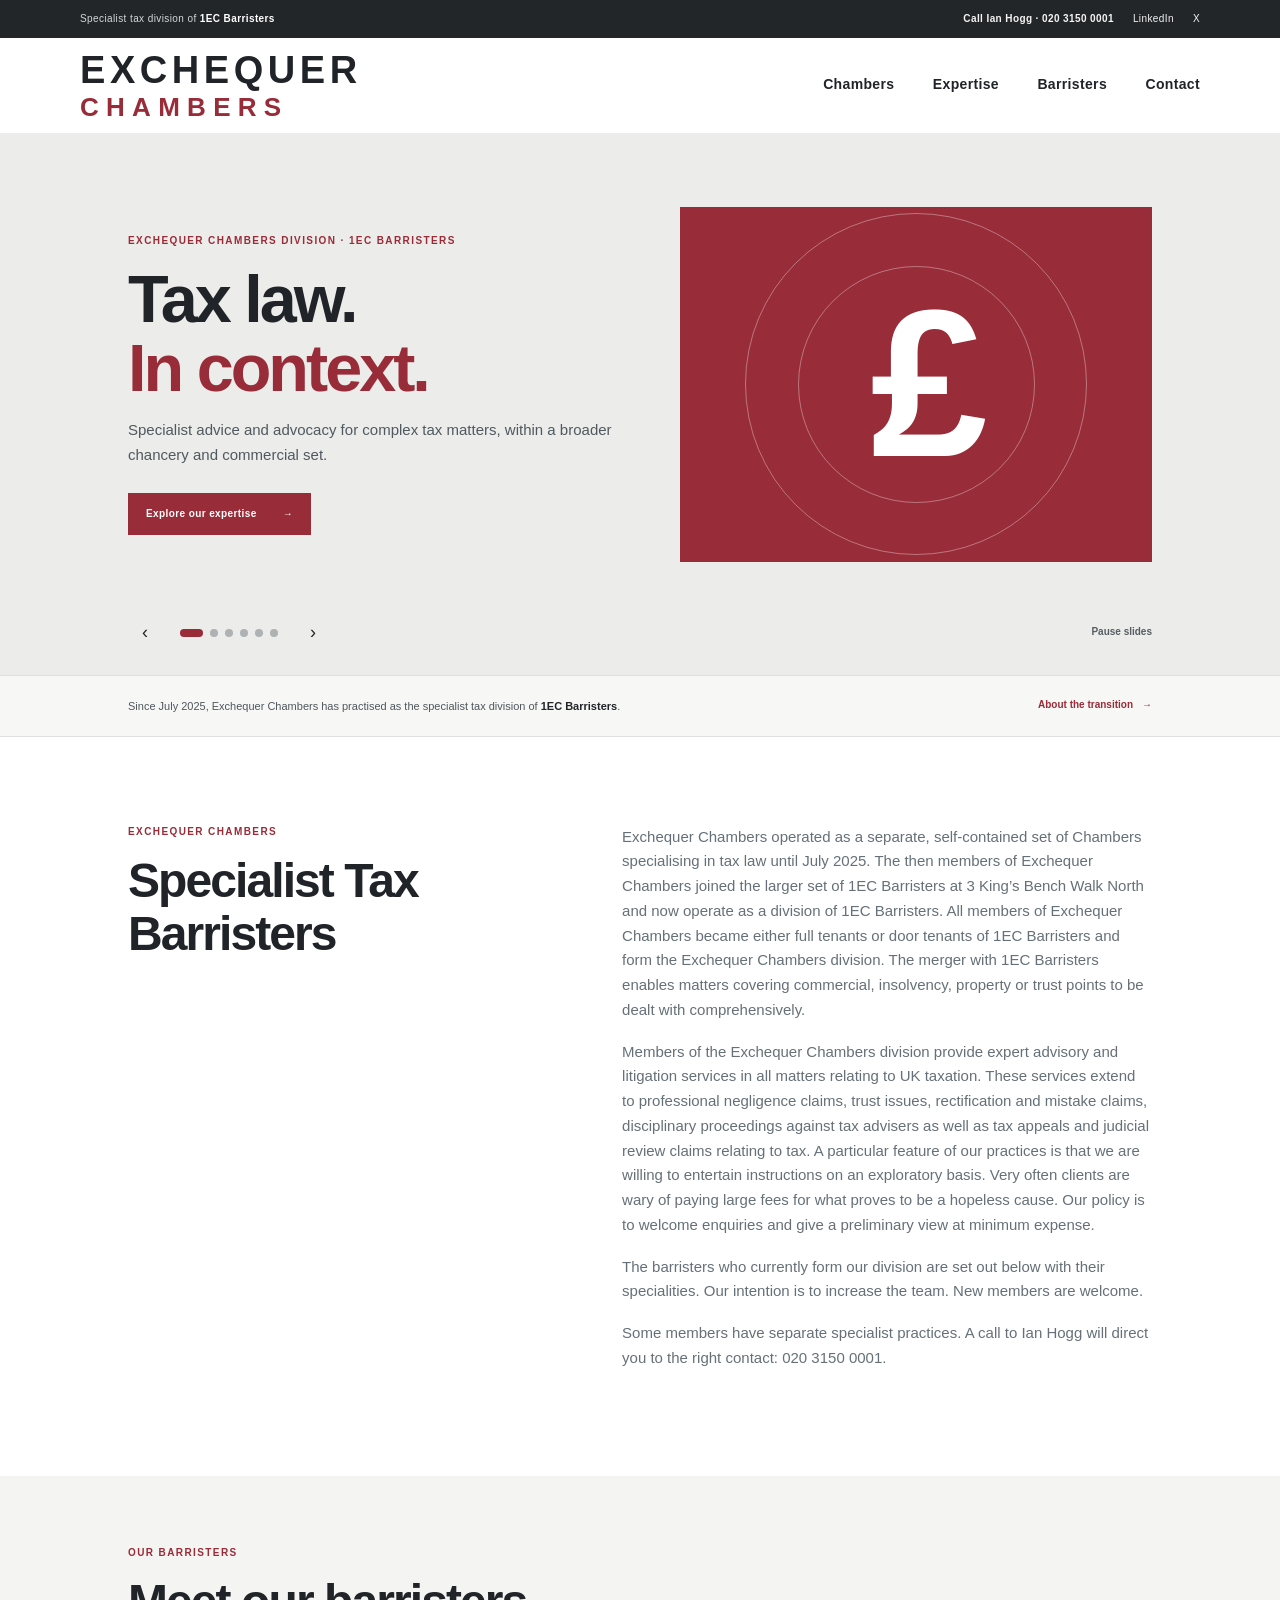
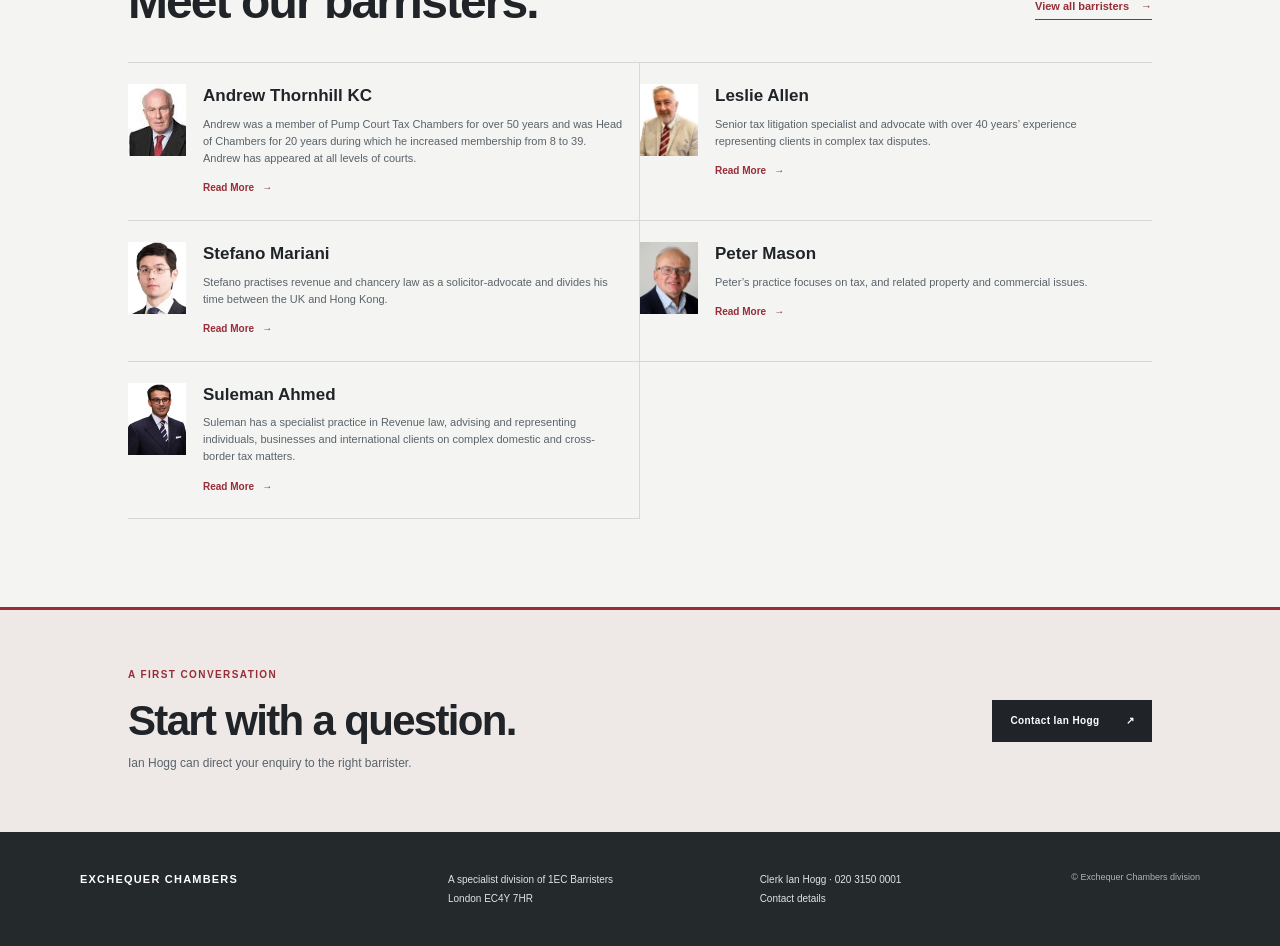
==== index.html @ 365a81d7 "carousel move order" ====
<!doctype html>
<html lang="en-GB">
<head>
  <meta charset="utf-8">
  <meta name="viewport" content="width=device-width, initial-scale=1">
  <meta name="description" content="Exchequer Chambers is the specialist tax division of 1EC Barristers, offering tax advice and advocacy in UK and international matters.">
  <meta property="og:type" content="website">
  <meta property="og:locale" content="en_GB">
  <meta property="og:site_name" content="Exchequer Chambers">
  <meta property="og:title" content="Exchequer Chambers | UK Tax Advice and Barristers">
  <meta property="og:description" content="Specialist tax advice and advocacy in UK and international matters, as a division of 1EC Barristers.">
  <meta name="twitter:card" content="summary">
  <meta name="twitter:title" content="Exchequer Chambers | UK Tax Advice and Barristers">
  <meta name="twitter:description" content="Specialist tax advice and advocacy in UK and international matters, as a division of 1EC Barristers.">
  <title>Exchequer Chambers | UK Tax Advice and Barristers</title>
  <link rel="icon" href="favicon.svg" type="image/svg+xml">
  <link rel="stylesheet" href="site.css">
  <script src="script.js" defer></script>
  <script type="application/ld+json">
  {
    "@context": "https://schema.org",
    "@type": "LegalService",
    "name": "Exchequer Chambers",
    "description": "Specialist tax division of 1EC Barristers, providing tax advice and advocacy.",
    "parentOrganization": {
      "@type": "Organization",
      "name": "1EC Barristers",
      "url": "https://1ec.co.uk/"
    },
    "contactPoint": [
      {
        "@type": "ContactPoint",
        "telephone": "+442031500001",
        "contactType": "UK and other enquiries"
      },
      {
        "@type": "ContactPoint",
        "telephone": "+442031500002",
        "contactType": "Hong Kong enquiries for Stefano Mariani"
      }
    ]
  }
  </script>
</head>
<body>
  <div class="utility-bar">
    <p>Specialist tax division of <a href="https://1ec.co.uk/" target="_blank" rel="noopener">1EC Barristers</a></p>
    <div class="utility-links">
      <a class="utility-phone" href="tel:+442031500001">Call Ian Hogg · 020 3150 0001</a>
      <a href="https://www.linkedin.com/company/1-essex-court/" target="_blank" rel="noopener" aria-label="1EC Barristers on LinkedIn">LinkedIn</a>
      <a href="https://x.com/1EssexCourt" target="_blank" rel="noopener" aria-label="1EC Barristers on X">X</a>
    </div>
  </div>
  <header class="site-header">
    <a class="brand" href="index.html" aria-label="Exchequer Chambers home">
      <span class="brand-name">EXCHEQUER</span>
      <span class="brand-chambers">CHAMBERS</span>
    </a>
    <button class="menu-toggle" type="button" aria-expanded="false" aria-controls="primary-navigation">Menu <span aria-hidden="true">☰</span></button>
    <nav class="primary-nav" id="primary-navigation" aria-label="Main navigation">
      <a href="chambers.html">Chambers</a>
      <a href="practice.html">Expertise</a>
      <a href="barristers.html">Barristers</a>
      <a href="contact.html">Contact</a>
      <a class="nav-call" href="tel:+442031500001">Call the clerk <span>020 3150 0001</span></a>
    </nav>
  </header>

  <main>
    <section class="home-carousel" aria-label="Featured information" data-carousel>
      <div class="carousel-track">
      <article class="carousel-slide" data-slide>
        <div class="slide-copy">
          <p class="eyebrow">Exchequer Chambers division · 1EC Barristers</p>
          <h2>Tax law.<br><span>In context.</span></h2>
          <p>Specialist advice and advocacy for complex tax matters, within a broader chancery and commercial set.</p>
          <a class="button button-light" href="practice.html">Explore our expertise <span aria-hidden="true">→</span></a>
        </div>
        <div class="slide-art" aria-hidden="true"><span>£</span></div>
      </article>
      <article class="carousel-slide" data-slide>
        <div class="slide-copy">
          <p class="eyebrow">Tax · Litigation · Employee remuneration</p>
          <h1>Andrew<br><span>Thornhill KC.</span></h1>
          <p>Experienced tax counsel advising on tax planning, litigation, film schemes and loan charge matters.</p>
          <a class="button button-light" href="andrew-thornhill.html">Meet Andrew Thornhill KC <span aria-hidden="true">→</span></a>
        </div>
        <div class="slide-photo cover"><img class="portrait-andrew" src="images/andrew-thornhill.jpeg" alt="Portrait of Andrew Thornhill KC"></div>
      </article>
      <article class="carousel-slide" data-slide>
        <div class="slide-copy">
          <p class="eyebrow">Tax disputes · Indirect tax</p>
          <h2>Experience in<br><span>complex disputes.</span></h2>
          <p>Leslie Allen advises and acts in VAT, customs duties and indirect tax disputes across UK and European courts.</p>
          <a class="button button-light" href="leslie-allen.html">Meet Leslie Allen <span aria-hidden="true">→</span></a>
        </div>
        <div class="slide-photo cover"><img class="portrait-leslie" src="images/leslie-allen.jpeg" alt="Portrait of Leslie Allen"></div>
      </article>
      <article class="carousel-slide" data-slide>
        <div class="slide-copy">
          <p class="eyebrow">Cross-border tax · Trusts</p>
          <h2>Advice across<br><span>borders.</span></h2>
          <p>Stefano Mariani practises between the UK and Hong Kong in revenue, chancery and international tax matters.</p>
          <a class="button button-light" href="stefano-mariani.html">Meet Stefano Mariani <span aria-hidden="true">→</span></a>
        </div>
        <div class="slide-photo cover"><img class="portrait-stefano" src="images/stefano-mariani.jpeg" alt="Portrait of Stefano Mariani"></div>
      </article>
      <article class="carousel-slide" data-slide>
        <div class="slide-copy">
          <p class="eyebrow">VAT · Property · Commercial</p>
          <h2>Tax expertise<br><span>in practice.</span></h2>
          <p>Peter Mason brings experience from tax administration, business and legal practice to VAT and connected issues.</p>
          <a class="button button-light" href="peter-mason.html">Meet Peter Mason <span aria-hidden="true">→</span></a>
        </div>
        <div class="slide-photo cover"><img class="portrait-peter" src="images/peter-mason.jpeg" alt="Portrait of Peter Mason"></div>
      </article>
      <article class="carousel-slide" data-slide>
        <div class="slide-copy">
          <p class="eyebrow">International tax · Investment</p>
          <h2>Clear views on<br><span>cross-border tax.</span></h2>
          <p>Suleman Ahmed advises individuals, businesses and international clients on complex domestic and cross-border tax matters.</p>
          <a class="button button-light" href="suleman-ahmed.html">Meet Suleman Ahmed <span aria-hidden="true">→</span></a>
        </div>
        <div class="slide-photo cover"><img class="portrait-suleman" src="images/suleman-ahmed.jpeg" alt="Portrait of Suleman Ahmed"></div>
      </article>
      </div>
      <div class="carousel-controls" aria-label="Carousel controls">
        <button class="carousel-arrow" type="button" data-previous aria-label="Previous slide">‹</button>
        <div class="carousel-dots" aria-label="Choose a slide">
          <button class="carousel-dot" type="button" data-slide-to="0" aria-label="Show Andrew Thornhill KC slide" aria-current="true"></button>
          <button class="carousel-dot" type="button" data-slide-to="1" aria-label="Show tax law overview slide" aria-current="false"></button>
          <button class="carousel-dot" type="button" data-slide-to="2" aria-label="Show Leslie Allen slide" aria-current="false"></button>
          <button class="carousel-dot" type="button" data-slide-to="3" aria-label="Show Stefano Mariani slide" aria-current="false"></button>
          <button class="carousel-dot" type="button" data-slide-to="4" aria-label="Show Peter Mason slide" aria-current="false"></button>
          <button class="carousel-dot" type="button" data-slide-to="5" aria-label="Show Suleman Ahmed slide" aria-current="false"></button>
        </div>
        <button class="carousel-arrow" type="button" data-next aria-label="Next slide">›</button>
        <button class="carousel-toggle" type="button" data-carousel-toggle aria-pressed="false">Pause slides</button>
      </div>
    </section>

    <section class="notice-band">
      <p>Since July 2025, Exchequer Chambers has practised as the specialist tax division of <strong>1EC Barristers</strong>.</p>
      <a href="chambers.html">About the transition <span aria-hidden="true">→</span></a>
    </section>

    <section class="section intro-section">
      <div class="section-heading">
        <p class="eyebrow">Exchequer Chambers</p>
        <h2>Specialist Tax<br>Barristers</h2>
      </div>
      <div class="intro-body">
        <p>Exchequer Chambers operated as a separate, self-contained set of Chambers specialising in tax law until July 2025. The then members of Exchequer Chambers joined the larger set of 1EC Barristers at 3 King’s Bench Walk North and now operate as a division of 1EC Barristers. All members of Exchequer Chambers became either full tenants or door tenants of 1EC Barristers and form the Exchequer Chambers division. The merger with 1EC Barristers enables matters covering commercial, insolvency, property or trust points to be dealt with comprehensively.</p>
        <p>Members of the Exchequer Chambers division provide expert advisory and litigation services in all matters relating to UK taxation. These services extend to professional negligence claims, trust issues, rectification and mistake claims, disciplinary proceedings against tax advisers as well as tax appeals and judicial review claims relating to tax. A particular feature of our practices is that we are willing to entertain instructions on an exploratory basis. Very often clients are wary of paying large fees for what proves to be a hopeless cause. Our policy is to welcome enquiries and give a preliminary view at minimum expense.</p>
        <p>The barristers who currently form our division are set out below with their specialities. Our intention is to increase the team. New members are welcome.</p>
        <p>Some members have separate specialist practices. A call to Ian Hogg will direct you to the right contact: <a href="tel:+442031500001">020 3150 0001</a>.</p>
      </div>
    </section>

    <section class="section people-preview">
      <div class="section-topline">
        <div>
          <p class="eyebrow">Our Barristers</p>
          <h2>Meet our barristers.</h2>
        </div>
        <a class="text-link" href="barristers.html">View all barristers <span aria-hidden="true">→</span></a>
      </div>
      <div class="people-grid">
        <article class="person-card">
          <img class="person-thumb" src="images/andrew-thornhill.jpeg" alt="Portrait of Andrew Thornhill KC">
          <div class="person-details"><a class="person-name" href="andrew-thornhill.html">Andrew Thornhill KC</a><p class="person-summary">Andrew was a member of Pump Court Tax Chambers for over 50 years and was Head of Chambers for 20 years during which he increased membership from 8 to 39. Andrew has appeared at all levels of courts.</p><a class="person-read-more" href="andrew-thornhill.html">Read More <span aria-hidden="true">→</span></a></div>
        </article>
        <article class="person-card">
          <img class="person-thumb" src="images/leslie-allen.jpeg" alt="Portrait of Leslie Allen">
          <div class="person-details"><a class="person-name" href="leslie-allen.html">Leslie Allen</a><p class="person-summary">Senior tax litigation specialist and advocate with over 40 years’ experience representing clients in complex tax disputes.</p><a class="person-read-more" href="leslie-allen.html">Read More <span aria-hidden="true">→</span></a></div>
        </article>
        <article class="person-card">
          <img class="person-thumb" src="images/stefano-mariani.jpeg" alt="Portrait of Stefano Mariani">
          <div class="person-details"><a class="person-name" href="stefano-mariani.html">Stefano Mariani</a><p class="person-summary">Stefano practises revenue and chancery law as a solicitor-advocate and divides his time between the UK and Hong Kong.</p><a class="person-read-more" href="stefano-mariani.html">Read More <span aria-hidden="true">→</span></a></div>
        </article>
        <article class="person-card">
          <img class="person-thumb" src="images/peter-mason.jpeg" alt="Portrait of Peter Mason">
          <div class="person-details"><a class="person-name" href="peter-mason.html">Peter Mason</a><p class="person-summary">Peter’s practice focuses on tax, and related property and commercial issues.</p><a class="person-read-more" href="peter-mason.html">Read More <span aria-hidden="true">→</span></a></div>
        </article>
        <article class="person-card">
          <img class="person-thumb" src="images/suleman-ahmed.jpeg" alt="Portrait of Suleman Ahmed">
          <div class="person-details"><a class="person-name" href="suleman-ahmed.html">Suleman Ahmed</a><p class="person-summary">Suleman has a specialist practice in Revenue law, advising and representing individuals, businesses and international clients on complex domestic and cross-border tax matters.</p><a class="person-read-more" href="suleman-ahmed.html">Read More <span aria-hidden="true">→</span></a></div>
        </article>
      </div>
    </section>

    <section class="callout">
      <div>
        <p class="eyebrow">A first conversation</p>
        <h2>Start with a question.</h2>
        <p>Ian Hogg can direct your enquiry to the right barrister.</p>
      </div>
      <a class="button button-dark" href="contact.html">Contact Ian Hogg <span aria-hidden="true">↗</span></a>
    </section>
  </main>

  <footer class="site-footer">
    <a class="footer-brand" href="index.html">EXCHEQUER CHAMBERS</a>
    <p>A specialist division of 1EC Barristers<br>London EC4Y 7HR</p>
    <p><a href="tel:+442031500001">Clerk Ian Hogg · 020 3150 0001</a><br><a href="contact.html">Contact details</a></p>
    <span class="footer-note">© Exchequer Chambers division</span>
  </footer>
</body>
</html>
---- site.css ----
:root {
  --ink: #202428;
  --muted: #657078;
  --accent: #982c38;
  --accent-dark: #75202a;
  --paper: #f3f3f1;
  --white: #fff;
  --line: #d7d9d8;
  --font: Arial, Helvetica, sans-serif;
}

* { box-sizing: border-box; }
html { scroll-behavior: smooth; }
body { margin: 0; color: var(--ink); background: var(--white); font-family: var(--font); font-size: 15px; line-height: 1.65; }
a { color: inherit; text-decoration: none; }
a:focus-visible, button:focus-visible, input:focus-visible { outline: 3px solid var(--accent); outline-offset: 3px; }
button, input { font: inherit; }
.utility-bar { min-height: 38px; padding: 7px 6.25%; display: flex; align-items: center; justify-content: space-between; gap: 20px; background: #222629; color: #f4f4f3; font-size: 10px; letter-spacing: .04em; }
.utility-bar p { margin: 0; color: #d5d7d8; }
.utility-bar p a { color: var(--white); font-weight: 700; }
.utility-links { display: flex; align-items: center; gap: 19px; }
.utility-links a { white-space: nowrap; }
.utility-links a:hover { color: #e7b6ba; }
.utility-phone { font-weight: 700; }
.site-header { min-height: 82px; padding: 13px 6.25%; background: var(--white); display: flex; align-items: center; justify-content: space-between; gap: 36px; position: relative; z-index: 4; border-bottom: 1px solid #eceeed; }
.brand { display: flex; flex-direction: column; line-height: 1; min-width: 180px; }
.brand-name { font-size: 38px; font-weight: 700; letter-spacing: .12em; }
.brand-chambers { margin-top: 5px; color: var(--accent); font-size: 26px; font-weight: 700; letter-spacing: .28em; }
.primary-nav { display: flex; align-items: center; gap: clamp(18px, 3vw, 40px); font-size: 14px; font-weight: 700; letter-spacing: .025em; }
.primary-nav > a:not(.nav-call) { padding: 12px 0; border-bottom: 2px solid transparent; }
.primary-nav > a:not(.nav-call):hover, .primary-nav > a[aria-current="page"] { color: var(--accent); border-color: var(--accent); }
.nav-call { display: none; }
.menu-toggle { display: none; padding: 9px 0 9px 10px; border: 0; background: none; color: var(--ink); font-size: 11px; font-weight: 700; cursor: pointer; }
.eyebrow { margin: 0; color: var(--accent); font-size: 10px; font-weight: 700; letter-spacing: .14em; line-height: 1.4; text-transform: uppercase; }
.text-link { display: inline-flex; align-items: center; gap: 12px; color: var(--accent); font-size: 11px; font-weight: 700; border-bottom: 1px solid var(--accent); padding-bottom: 4px; }
.text-link:hover { color: var(--accent-dark); }
.button { display: inline-flex; align-items: center; justify-content: center; gap: 26px; padding: 13px 18px; font-size: 10px; font-weight: 700; letter-spacing: .04em; transition: background .2s, color .2s, transform .2s; }
.button:hover { transform: translateY(-2px); }
.button-light { background: var(--accent); color: var(--white); }
.button-light:hover, .button-dark:hover { background: var(--accent-dark); }
.button-dark { background: var(--ink); color: var(--white); }

/* Homepage feature carousel */
.home-carousel { min-height: 500px; position: relative; overflow: hidden; background: #ececea; }
.carousel-track { display: flex; width: 100%; transform: translateX(-100%); transition: transform 700ms cubic-bezier(.65, 0, .35, 1); }
.carousel-slide { flex: 0 0 100%; min-height: 500px; padding: 65px 10% 105px; display: grid; grid-template-columns: 1.02fr .98fr; align-items: center; gap: 6%; background: #ececea; box-sizing: border-box; }
.slide-copy { position: relative; z-index: 1; max-width: 600px; }
.slide-copy h1, .slide-copy h2 { margin: 17px 0 15px; max-width: 590px; font-size: clamp(42px, 5.2vw, 68px); font-weight: 600; line-height: 1.04; letter-spacing: -.045em; }
.slide-copy h1 span, .slide-copy h2 span { color: var(--accent); }
.slide-copy > p:not(.eyebrow) { max-width: 485px; margin: 0 0 23px; color: #4f595f; font-size: 15px; }
.slide-photo { min-width: 0; height: 355px; display: flex; align-items: end; justify-content: center; overflow: hidden; background: #dedfdd; border-radius: 2px; }
.slide-photo img { width: 100%; height: 100%; object-fit: contain; object-position: center bottom; }
.slide-photo.cover img { object-fit: cover; }
.slide-photo.cover .portrait-leslie { object-position: center 18%; }
.slide-photo.cover .portrait-andrew { object-position: center 45%; }
.slide-photo.cover .portrait-stefano { object-position: center 20%; }
.slide-photo.cover .portrait-peter { object-position: center 22%; }
.slide-photo.cover .portrait-suleman { object-position: center 18%; }
.slide-art { min-height: 355px; display: grid; place-items: center; background: var(--accent); color: var(--white); overflow: hidden; position: relative; }
.slide-art:before, .slide-art:after { content: ""; position: absolute; width: 340px; height: 340px; border: 1px solid rgba(255,255,255,.35); border-radius: 50%; }
.slide-art:after { width: 235px; height: 235px; }
.slide-art span { position: relative; z-index: 1; font-size: clamp(100px, 17vw, 210px); font-weight: 700; letter-spacing: -.12em; }
.carousel-controls { position: absolute; left: 10%; right: 10%; bottom: 25px; display: flex; align-items: center; gap: 9px; z-index: 2; }
.carousel-controls button { border: 0; cursor: pointer; }
.carousel-arrow { width: 34px; height: 34px; display: grid; place-items: center; background: transparent; color: var(--ink); font-size: 18px; }
.carousel-arrow:hover { color: var(--accent); }
.carousel-dots { display: flex; align-items: center; gap: 7px; margin: 0 9px; }
.carousel-dot { width: 8px; height: 8px; padding: 0; border-radius: 50%; background: #aeb2b3; transition: width 350ms ease, border-radius 350ms ease, background-color 350ms ease; }
.carousel-dot[aria-current="true"] { width: 23px; border-radius: 10px; background: var(--accent); }
.carousel-toggle { margin-left: auto; padding: 8px 0 8px 12px; background: transparent; color: #555e63; font-size: 10px; font-weight: 700; }
.carousel-toggle:hover { color: var(--accent); }
.carousel-slide .slide-copy .button { margin-top: 2px; }
.notice-band { min-height: 62px; padding: 15px 10%; background: #f7f7f6; display: flex; align-items: center; justify-content: space-between; gap: 24px; border-top: 1px solid #dedfdf; border-bottom: 1px solid #dedfdf; }
.notice-band p { margin: 0; color: #4e575c; font-size: 11px; }
.notice-band strong { color: var(--ink); }
.notice-band a { display: inline-flex; gap: 9px; flex-shrink: 0; color: var(--accent); font-size: 10px; font-weight: 700; }
.section { padding: 88px 10%; }
.intro-section { display: grid; grid-template-columns: .85fr 1.15fr; gap: 10%; }
.section h2, .callout h2 { margin: 15px 0 0; font-size: clamp(34px, 4vw, 48px); font-weight: 600; line-height: 1.12; letter-spacing: -.04em; }
.intro-body { max-width: 660px; color: var(--muted); }
.intro-body p { margin: 0 0 17px; }
.intro-body .lead { color: var(--ink); font-size: 19px; line-height: 1.5; font-weight: 600; }
.intro-body .text-link { margin-top: 6px; }
.people-preview { padding-top: 70px; background: #f4f4f2; }
.section-topline { display: flex; justify-content: space-between; align-items: end; gap: 30px; margin-bottom: 34px; }
.section-topline .text-link { margin-bottom: 8px; }
.people-grid { display: grid; grid-template-columns: repeat(2, 1fr); border-top: 1px solid var(--line); }
.person-card { min-height: 120px; position: relative; display: grid; grid-template-columns: 58px minmax(0, 1fr); align-items: start; column-gap: 17px; padding: 21px 16px 21px 0; border-bottom: 1px solid var(--line); }
.person-card:nth-child(odd) { border-right: 1px solid var(--line); }
.person-thumb { width: 58px; height: 72px; object-fit: cover; object-position: center top; background: #e2e3e1; }
.person-number { display: none; }
.person-details { min-width: 0; }
.person-name { display: inline-block; font-size: 17px; font-weight: 700; line-height: 1.3; }
.person-summary { margin: 7px 0; color: #59636a; font-size: 11px; line-height: 1.55; }
.person-read-more { display: inline-flex; gap: 8px; color: var(--accent); font-size: 10px; font-weight: 700; }
.person-read-more:hover { color: var(--accent-dark); }
.person-read-more span { transition: transform .2s; }
.person-read-more:hover span { transform: translateX(3px); }
.person-card:hover .person-name { color: var(--accent); }
.callout { padding: 58px 10%; display: flex; align-items: center; justify-content: space-between; gap: 35px; background: #eee9e7; border-top: 3px solid var(--accent); }
.callout h2 { font-size: clamp(30px, 4vw, 42px); }
.callout p:not(.eyebrow) { margin: 10px 0 0; color: #59636a; font-size: 12px; }

/* Interior pages */
.page-hero { padding: 65px 10% 56px; background: #f0f1f0; color: var(--ink); border-bottom: 1px solid var(--line); }
.page-hero h1 { margin: 14px 0; font-size: clamp(39px, 5.5vw, 62px); font-weight: 600; line-height: 1.08; letter-spacing: -.045em; }
.page-hero p:last-child { max-width: 650px; margin: 0; color: #59636a; font-size: 14px; }
.page-hero .back-link { color: var(--accent) !important; }
.content-wrap { max-width: 1120px; margin: 0 auto; padding: 62px 6%; }
.content-wrap h2 { margin: 0 0 17px; font-size: 27px; font-weight: 600; line-height: 1.25; letter-spacing: -.025em; }
.content-wrap h3 { margin: 30px 0 9px; color: var(--accent); font-size: 13px; font-weight: 700; line-height: 1.4; }
.content-wrap p { max-width: 790px; color: var(--muted); }
.content-wrap .lead { color: var(--ink); font-size: 18px; line-height: 1.55; font-weight: 600; }
.content-wrap ul { padding-left: 20px; color: var(--muted); }
.content-wrap li { margin: 7px 0; }
.two-column { display: grid; grid-template-columns: 1fr 1fr; gap: 52px; }
.detail-band { display: grid; grid-template-columns: repeat(3, 1fr); border-top: 1px solid var(--line); border-bottom: 1px solid var(--line); margin: 35px 0; }
.detail-band > div { padding: 19px 18px 19px 0; }
.detail-band > div + div { border-left: 1px solid var(--line); padding-left: 22px; }
.detail-band strong { display: block; margin-bottom: 4px; font-size: 16px; font-weight: 700; }
.detail-band span { color: #687278; font-size: 10px; }
.directory-tools { display: flex; align-items: center; justify-content: space-between; gap: 20px; margin: 0 0 24px; }
.directory-tools label { color: #677178; font-size: 10px; }
.directory-tools input { width: min(320px, 100%); padding: 11px 13px; border: 1px solid #c9cecd; border-radius: 0; background: #fff; color: var(--ink); font: inherit; font-size: 12px; }
.directory-grid { display: grid; grid-template-columns: repeat(2, 1fr); border-top: 1px solid var(--line); }
.directory-card { display: grid; grid-template-columns: 88px 1fr; grid-template-rows: auto auto auto; column-gap: 19px; align-content: center; min-height: 150px; padding: 20px 24px 20px 0; border-bottom: 1px solid var(--line); }
.directory-card[hidden] { display: none; }
.directory-card:nth-child(odd) { border-right: 1px solid var(--line); padding-right: 24px; }
.directory-card:nth-child(even) { padding-left: 24px; }
.directory-portrait { grid-row: 1 / span 3; width: 88px; height: 104px; object-fit: cover; object-position: center top; background: #e5e6e4; }
.directory-card h2 { margin: 0 0 5px; font-size: 19px; font-weight: 700; }
.directory-card p { margin: 0 0 8px; color: #677178; font-size: 11px; }
.directory-card span { color: var(--accent); font-size: 10px; font-weight: 700; }
.directory-card:hover h2 { color: var(--accent); }
.person-header { display: flex; justify-content: space-between; align-items: end; gap: 24px; }
.person-header h1 { margin-bottom: 0; }
.person-call { flex: 0 0 auto; margin-bottom: 6px; color: var(--accent); font-size: 10px; font-weight: 700; }
.person-meta { display: flex; flex-wrap: wrap; gap: 22px; margin: 17px 0 0; color: #626c72; font-size: 10px; }
.profile-content { max-width: 900px; }
.profile-content h2 { margin-top: 38px; padding-bottom: 10px; border-bottom: 1px solid var(--line); }
.profile-content h3 { color: var(--accent); }
.profile-content p { max-width: none; }
.profile-heading { display: flex; align-items: center; gap: 25px; }
.profile-portrait { width: 112px; height: 136px; object-fit: cover; object-position: center top; background: #e4e5e3; border: 5px solid white; box-shadow: 0 0 0 1px var(--line); }
.case-list { padding-left: 20px; }
.quote-list blockquote { margin: 14px 0; padding: 0 0 0 16px; border-left: 2px solid var(--accent); color: #4e585e; font-size: 15px; font-style: italic; line-height: 1.55; }
.contact-card { padding: 23px 25px; background: #f1f2f0; border-left: 3px solid var(--accent); }
.contact-card p { margin: 8px 0; }
.contact-card strong { color: var(--ink); }
.back-link { display: inline-flex; gap: 8px; margin-bottom: 20px; color: var(--accent); font-size: 10px; font-weight: 700; }
.empty-state { padding: 24px 0; color: #677178; font-size: 12px; }
.site-footer { display: grid; grid-template-columns: 1.2fr 1fr 1fr auto; align-items: start; gap: 30px; padding: 38px 6.25%; background: #24292c; color: #e1e3e3; font-size: 10px; }
.site-footer p { margin: 0; line-height: 1.9; }
.site-footer a:hover { color: #e8adb2; }
.footer-brand { color: var(--white); font-size: 11px; font-weight: 700; letter-spacing: .11em; }
.footer-note { color: #aeb4b6; text-align: right; font-size: 9px; }
.footer-social { display: flex; gap: 13px; margin-top: 8px; color: #fff; font-weight: 700; }

@media (max-width: 850px) {
  .utility-bar { padding-right: 5%; padding-left: 5%; }
  .site-header { min-height: 74px; padding: 12px 5%; }
  .brand { min-width: 0; }
  .menu-toggle { display: inline-flex; align-items: center; gap: 8px; }
  .primary-nav { display: none; position: absolute; top: 100%; left: 0; right: 0; padding: 10px 5% 20px; background: var(--white); box-shadow: 0 10px 18px rgba(0,0,0,.12); align-items: stretch; gap: 0; }
  .primary-nav.is-open { display: flex; flex-direction: column; }
  .primary-nav > a:not(.nav-call) { padding: 11px 0; border-bottom: 1px solid var(--line); }
  .nav-call { display: block; margin-top: 11px; padding: 8px 0; color: var(--accent); }
  .carousel-slide { padding-right: 7%; padding-left: 7%; grid-template-columns: 1fr .85fr; gap: 4%; }
  .carousel-controls { left: 7%; right: 7%; }
  .section { padding: 72px 7%; }
  .intro-section { gap: 6%; }
  .callout { padding: 48px 7%; }
  .page-hero { padding: 54px 7% 48px; }
  .site-footer { padding: 35px 5%; grid-template-columns: 1fr 1fr; }
  .footer-note { text-align: left; }
}
@media (max-width: 600px) {
  body { font-size: 14px; }
  .utility-bar { min-height: 36px; gap: 8px; padding: 7px 5%; font-size: 9px; }
  .utility-bar > p { display: none; }
  .utility-links { width: 100%; justify-content: space-between; gap: 10px; }
  .brand-name { font-size: 22px; }
  .brand-chambers { font-size: 15px; }
  .home-carousel { min-height: 600px; }
  .carousel-slide { min-height: 600px; display: flex; flex-direction: column; align-items: stretch; justify-content: flex-start; gap: 22px; padding: 45px 7% 88px; }
  .slide-copy h1, .slide-copy h2 { font-size: 43px; }
  .slide-copy > p:not(.eyebrow) { font-size: 13px; }
  .slide-photo, .slide-art { height: 250px; min-height: 250px; }
  .slide-photo img { object-position: center 24%; }
  .carousel-controls { left: 5%; right: 5%; bottom: 16px; }
  .carousel-toggle { font-size: 9px; }
  .notice-band { padding: 15px 7%; align-items: flex-start; flex-direction: column; gap: 7px; }
  .intro-section { display: block; }
  .intro-body { margin-top: 26px; }
  .section-topline { align-items: flex-start; flex-direction: column; }
  .people-grid, .directory-grid { grid-template-columns: 1fr; }
  .person-card { min-height: 100px; }
  .person-card:nth-child(odd), .directory-card:nth-child(odd) { border-right: 0; }
  .people-preview { padding-top: 55px; }
  .callout { align-items: flex-start; flex-direction: column; }
  .site-footer { grid-template-columns: 1fr; gap: 14px; }
  .page-hero { padding: 43px 7% 38px; }
  .content-wrap { padding: 45px 7%; }
  .two-column { grid-template-columns: 1fr; gap: 14px; }
  .detail-band { grid-template-columns: 1fr; }
  .detail-band > div + div { padding-left: 0; border-left: 0; border-top: 1px solid var(--line); }
  .directory-tools { align-items: stretch; flex-direction: column; }
  .directory-tools input { width: 100%; }
  .directory-card, .directory-card:nth-child(odd), .directory-card:nth-child(even) { min-height: 130px; padding: 17px 0; border-right: 0; }
  .person-header { align-items: flex-start; flex-direction: column; gap: 13px; }
  .person-call { margin: 0; }
  .person-meta { gap: 8px 17px; }
  .profile-heading { gap: 16px; }
  .profile-portrait { width: 82px; height: 100px; }
}
@media (prefers-reduced-motion: reduce) {
  *, *::before, *::after { scroll-behavior: auto !important; transition-duration: .01ms !important; animation-duration: .01ms !important; }
}
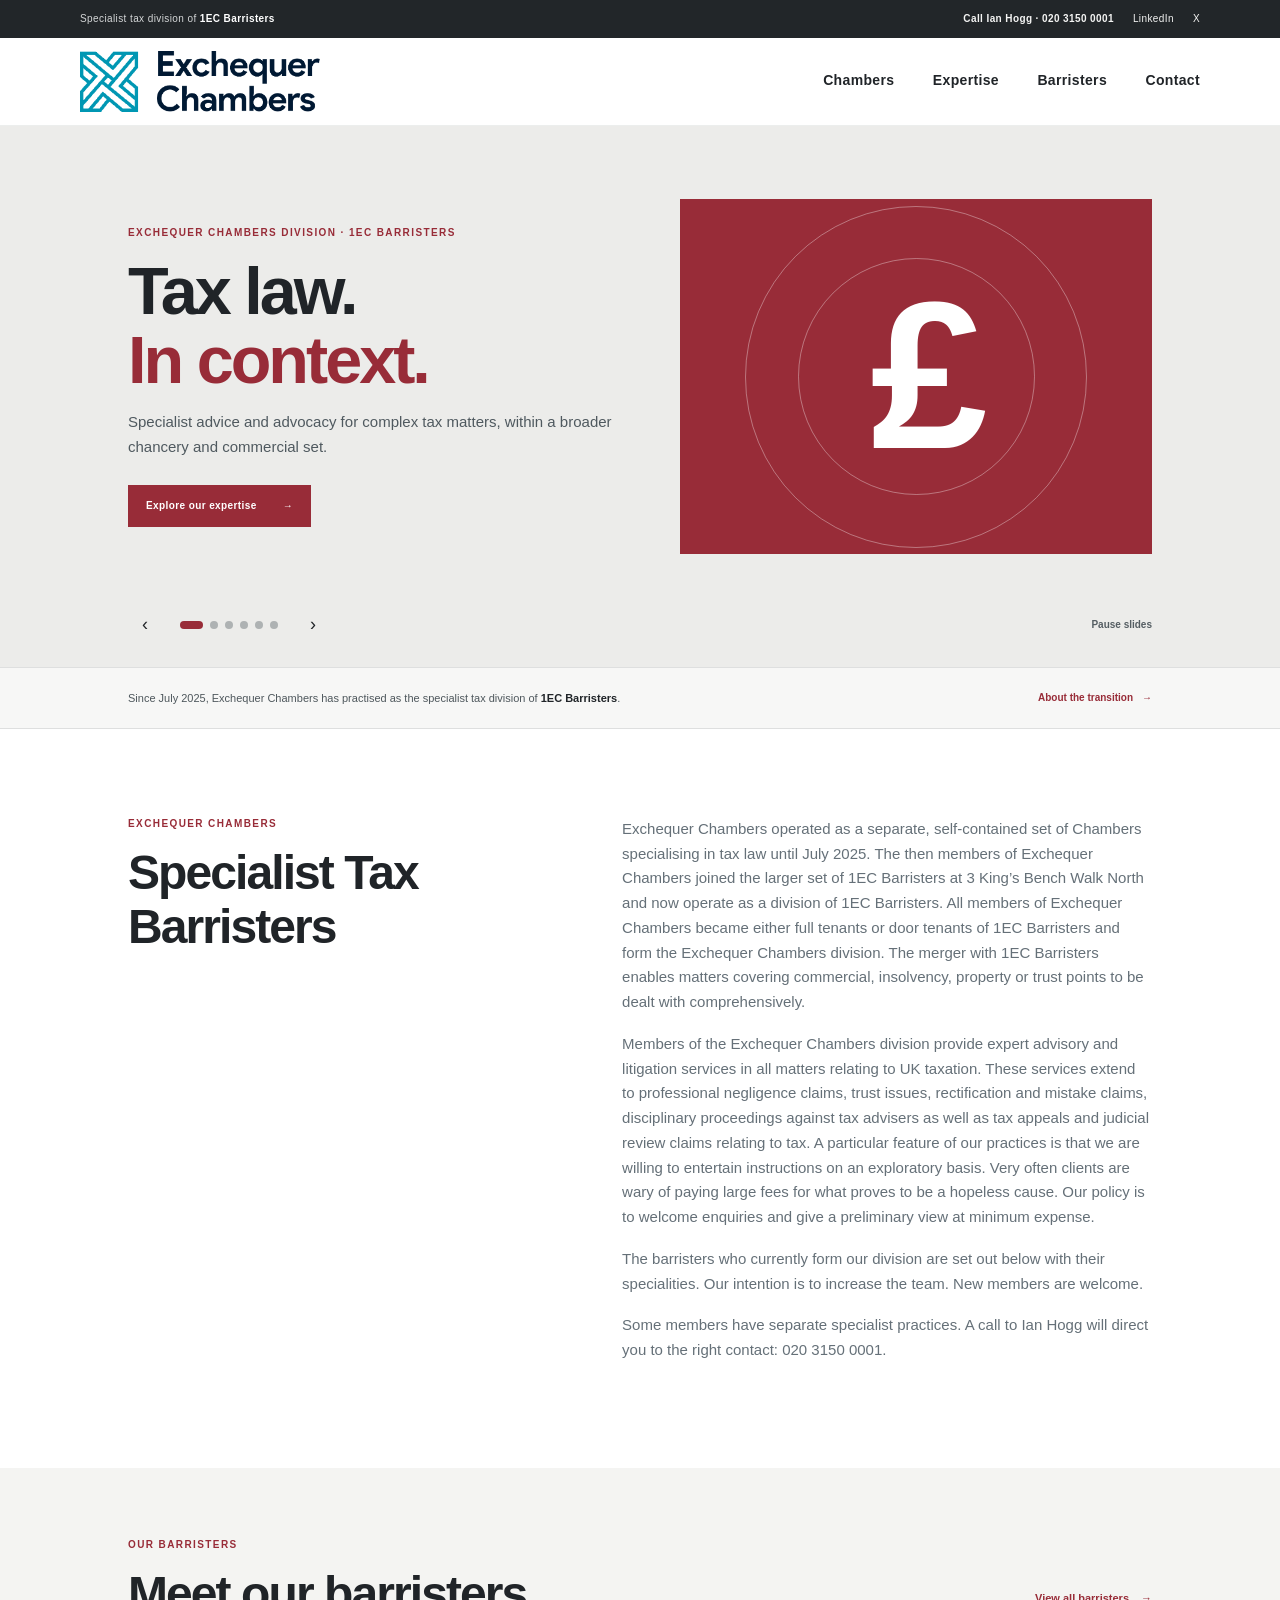
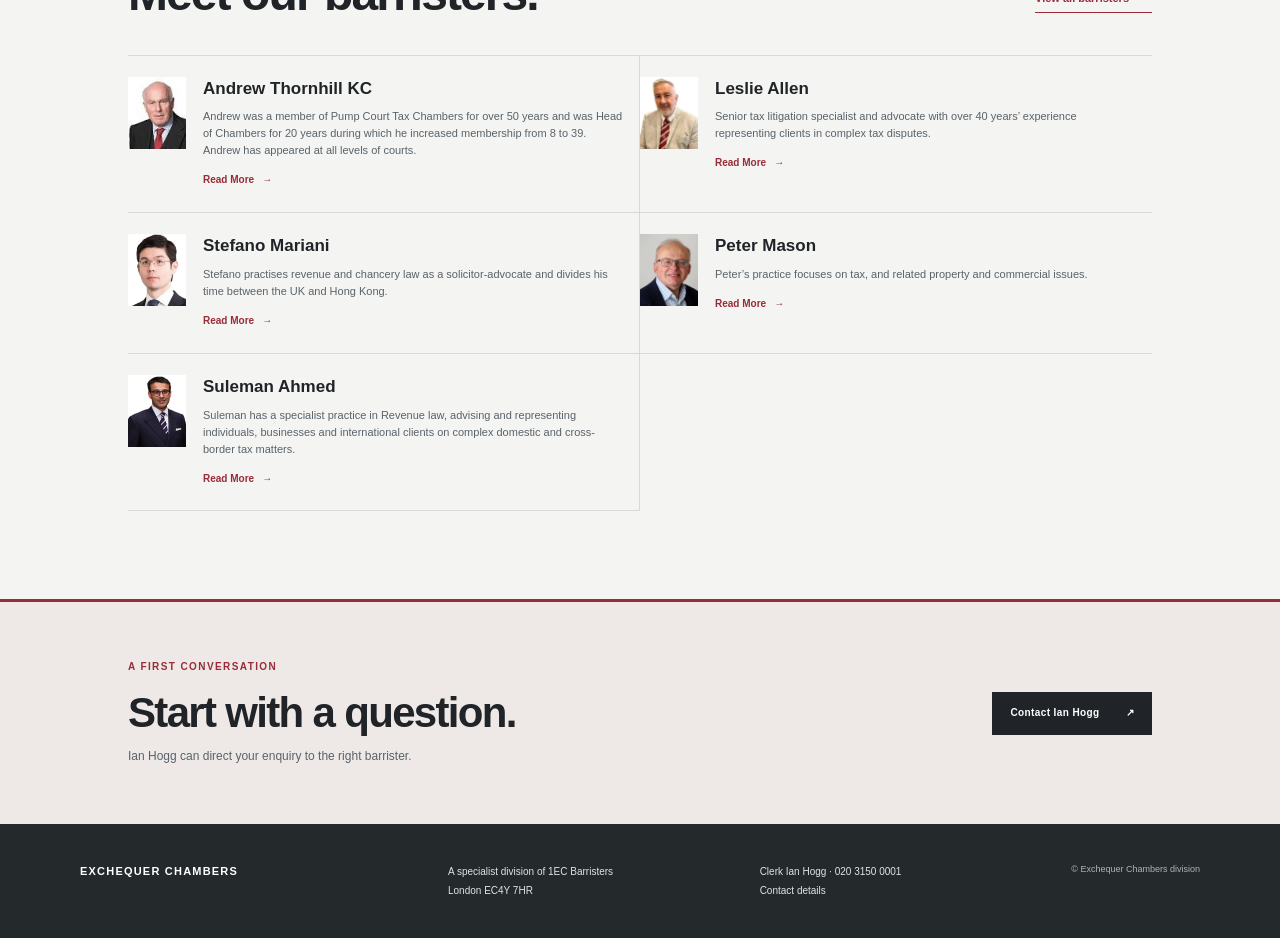
==== commit 46e612a5: "change logo" ====
--- a/index.html
+++ b/index.html
@@ -53,8 +53,7 @@
   </div>
   <header class="site-header">
     <a class="brand" href="index.html" aria-label="Exchequer Chambers home">
-      <span class="brand-name">EXCHEQUER</span>
-      <span class="brand-chambers">CHAMBERS</span>
+      <img class="brand-image" src="logo.png" alt="Exchequer Chambers">
     </a>
     <button class="menu-toggle" type="button" aria-expanded="false" aria-controls="primary-navigation">Menu <span aria-hidden="true">☰</span></button>
     <nav class="primary-nav" id="primary-navigation" aria-label="Main navigation">
--- a/site.css
+++ b/site.css
@@ -23,9 +23,8 @@
 .utility-links a:hover { color: #e7b6ba; }
 .utility-phone { font-weight: 700; }
 .site-header { min-height: 82px; padding: 13px 6.25%; background: var(--white); display: flex; align-items: center; justify-content: space-between; gap: 36px; position: relative; z-index: 4; border-bottom: 1px solid #eceeed; }
-.brand { display: flex; flex-direction: column; line-height: 1; min-width: 180px; }
-.brand-name { font-size: 38px; font-weight: 700; letter-spacing: .12em; }
-.brand-chambers { margin-top: 5px; color: var(--accent); font-size: 26px; font-weight: 700; letter-spacing: .28em; }
+.brand { display: flex; align-items: center; line-height: 1; min-width: 180px; }
+.brand-image { display: block; width: 240px; max-width: 100%; height: auto; }
 .primary-nav { display: flex; align-items: center; gap: clamp(18px, 3vw, 40px); font-size: 14px; font-weight: 700; letter-spacing: .025em; }
 .primary-nav > a:not(.nav-call) { padding: 12px 0; border-bottom: 2px solid transparent; }
 .primary-nav > a:not(.nav-call):hover, .primary-nav > a[aria-current="page"] { color: var(--accent); border-color: var(--accent); }
@@ -179,8 +178,7 @@
   .utility-bar { min-height: 36px; gap: 8px; padding: 7px 5%; font-size: 9px; }
   .utility-bar > p { display: none; }
   .utility-links { width: 100%; justify-content: space-between; gap: 10px; }
-  .brand-name { font-size: 22px; }
-  .brand-chambers { font-size: 15px; }
+  .brand-image { width: 180px; }
   .home-carousel { min-height: 600px; }
   .carousel-slide { min-height: 600px; display: flex; flex-direction: column; align-items: stretch; justify-content: flex-start; gap: 22px; padding: 45px 7% 88px; }
   .slide-copy h1, .slide-copy h2 { font-size: 43px; }
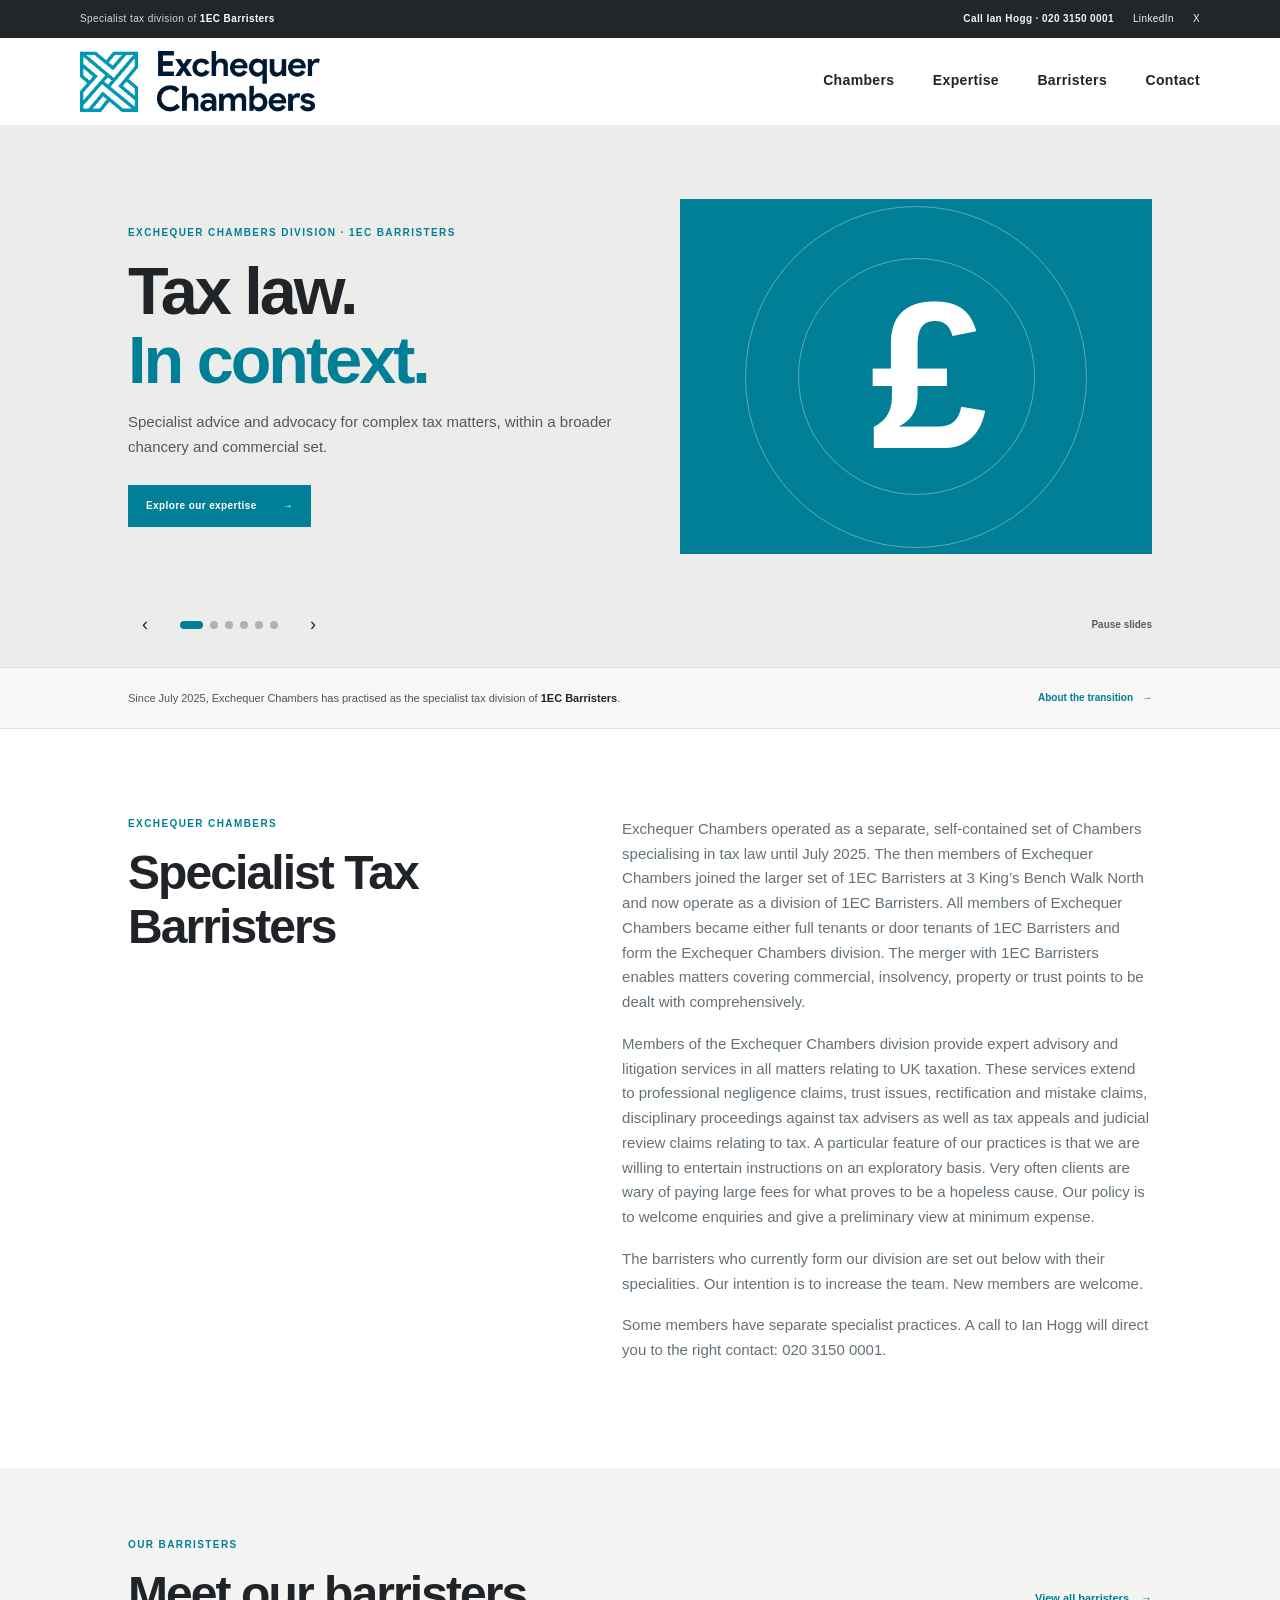
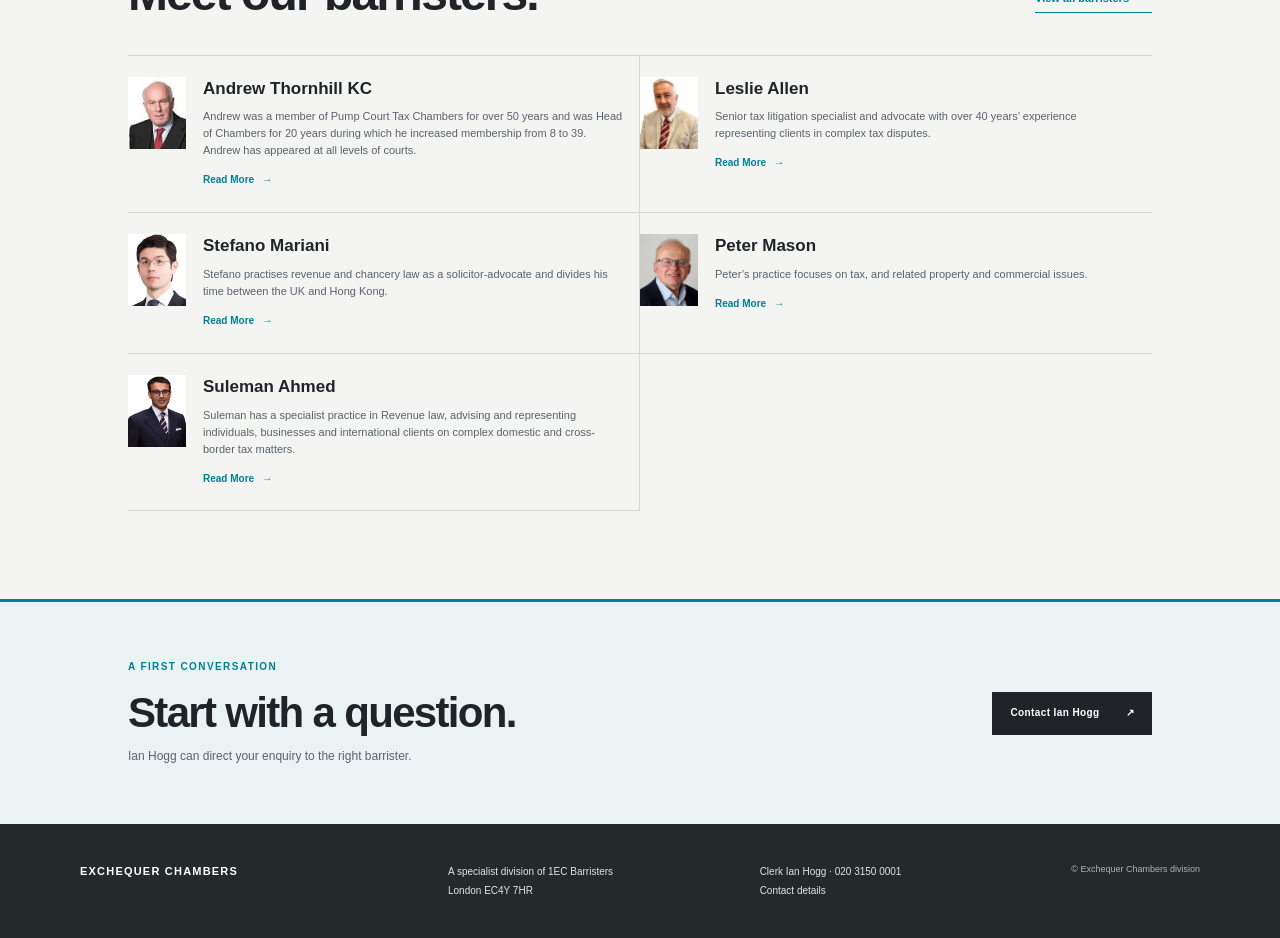
==== commit e1aeb40b: "favicon update" ====
--- a/index.html
+++ b/index.html
@@ -13,7 +13,7 @@
   <meta name="twitter:title" content="Exchequer Chambers | UK Tax Advice and Barristers">
   <meta name="twitter:description" content="Specialist tax advice and advocacy in UK and international matters, as a division of 1EC Barristers.">
   <title>Exchequer Chambers | UK Tax Advice and Barristers</title>
-  <link rel="icon" href="favicon.svg" type="image/svg+xml">
+  <link rel="icon" href="favicon.png" type="image/png">
   <link rel="stylesheet" href="site.css">
   <script src="script.js" defer></script>
   <script type="application/ld+json">
--- a/site.css
+++ b/site.css
@@ -1,8 +1,8 @@
 :root {
   --ink: #202428;
   --muted: #657078;
-  --accent: #982c38;
-  --accent-dark: #75202a;
+  --accent: #007f96;
+  --accent-dark: #005768;
   --paper: #f3f3f1;
   --white: #fff;
   --line: #d7d9d8;
@@ -20,7 +20,7 @@
 .utility-bar p a { color: var(--white); font-weight: 700; }
 .utility-links { display: flex; align-items: center; gap: 19px; }
 .utility-links a { white-space: nowrap; }
-.utility-links a:hover { color: #e7b6ba; }
+.utility-links a:hover { color: #9bdbe5; }
 .utility-phone { font-weight: 700; }
 .site-header { min-height: 82px; padding: 13px 6.25%; background: var(--white); display: flex; align-items: center; justify-content: space-between; gap: 36px; position: relative; z-index: 4; border-bottom: 1px solid #eceeed; }
 .brand { display: flex; align-items: center; line-height: 1; min-width: 180px; }
@@ -96,7 +96,7 @@
 .person-read-more span { transition: transform .2s; }
 .person-read-more:hover span { transform: translateX(3px); }
 .person-card:hover .person-name { color: var(--accent); }
-.callout { padding: 58px 10%; display: flex; align-items: center; justify-content: space-between; gap: 35px; background: #eee9e7; border-top: 3px solid var(--accent); }
+.callout { padding: 58px 10%; display: flex; align-items: center; justify-content: space-between; gap: 35px; background: #eaf3f4; border-top: 3px solid var(--accent); }
 .callout h2 { font-size: clamp(30px, 4vw, 42px); }
 .callout p:not(.eyebrow) { margin: 10px 0 0; color: #59636a; font-size: 12px; }
 
@@ -150,7 +150,7 @@
 .empty-state { padding: 24px 0; color: #677178; font-size: 12px; }
 .site-footer { display: grid; grid-template-columns: 1.2fr 1fr 1fr auto; align-items: start; gap: 30px; padding: 38px 6.25%; background: #24292c; color: #e1e3e3; font-size: 10px; }
 .site-footer p { margin: 0; line-height: 1.9; }
-.site-footer a:hover { color: #e8adb2; }
+.site-footer a:hover { color: #9bdbe5; }
 .footer-brand { color: var(--white); font-size: 11px; font-weight: 700; letter-spacing: .11em; }
 .footer-note { color: #aeb4b6; text-align: right; font-size: 9px; }
 .footer-social { display: flex; gap: 13px; margin-top: 8px; color: #fff; font-weight: 700; }
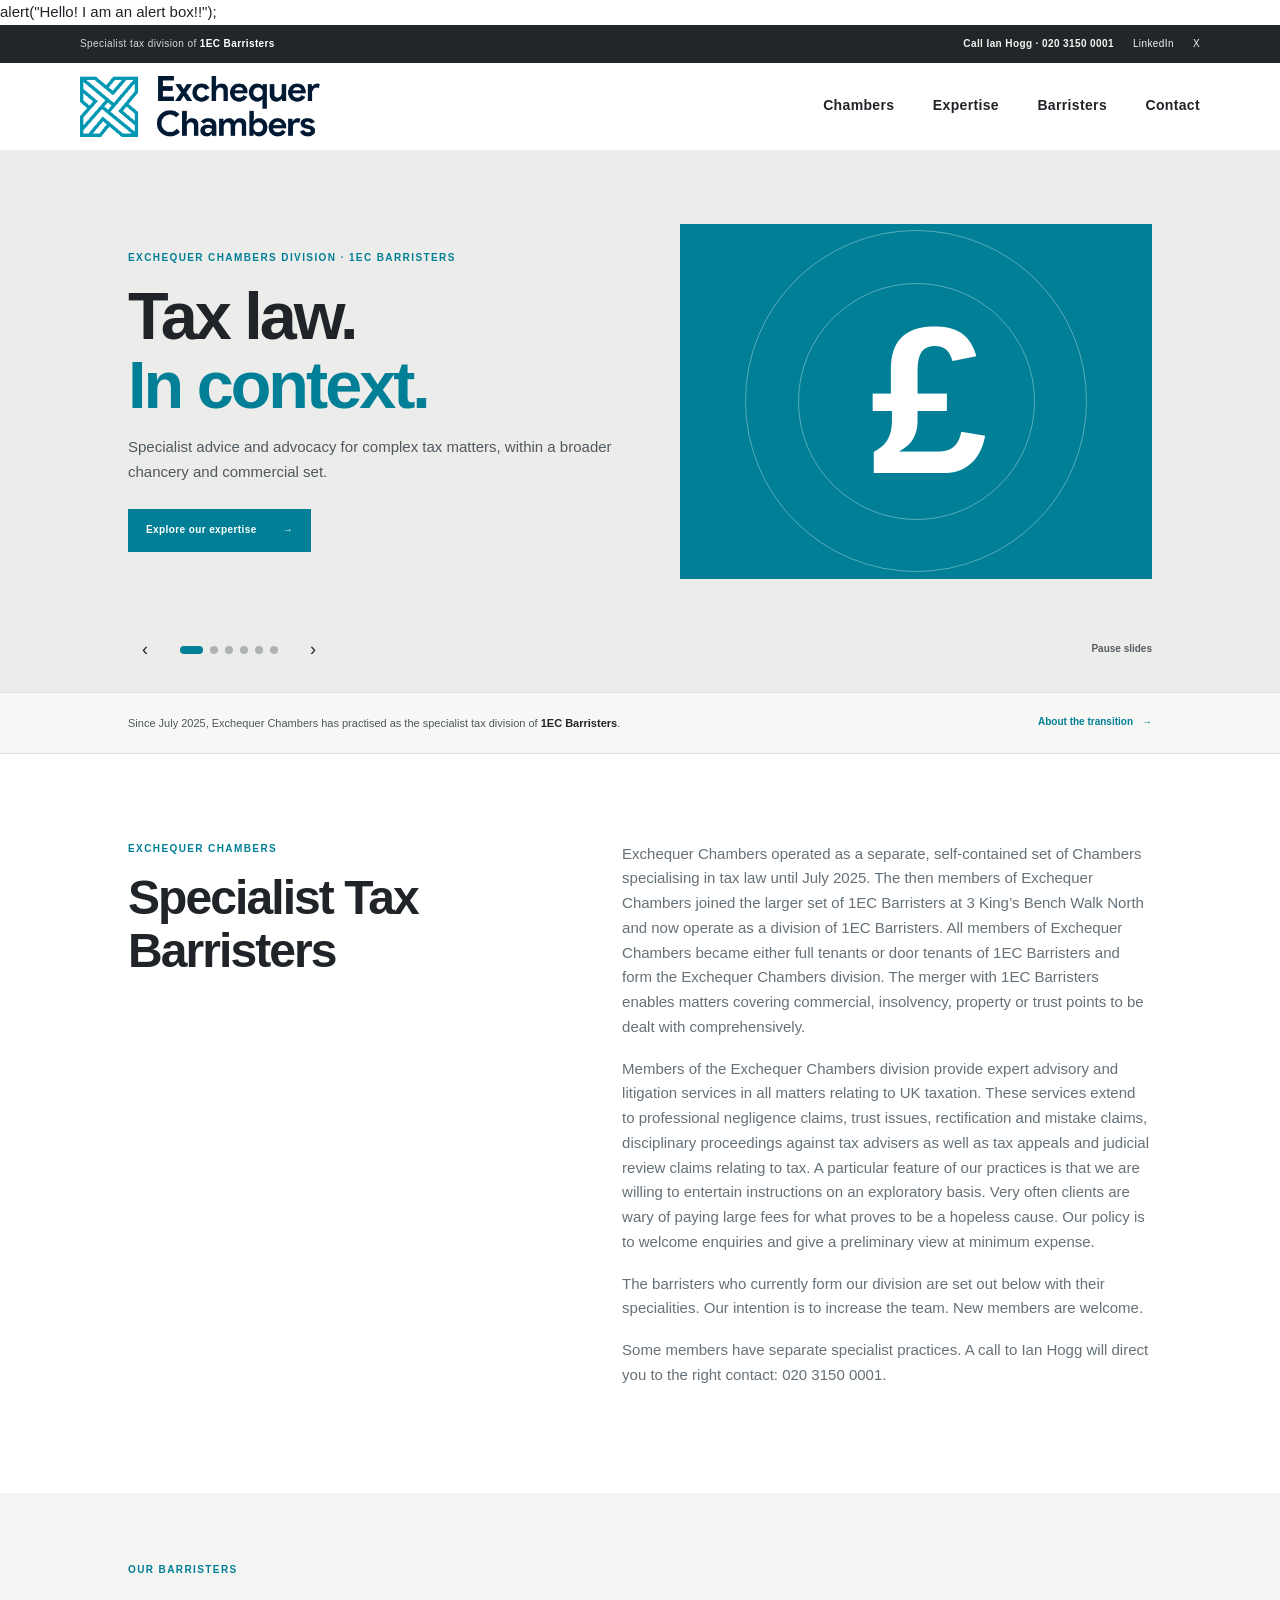
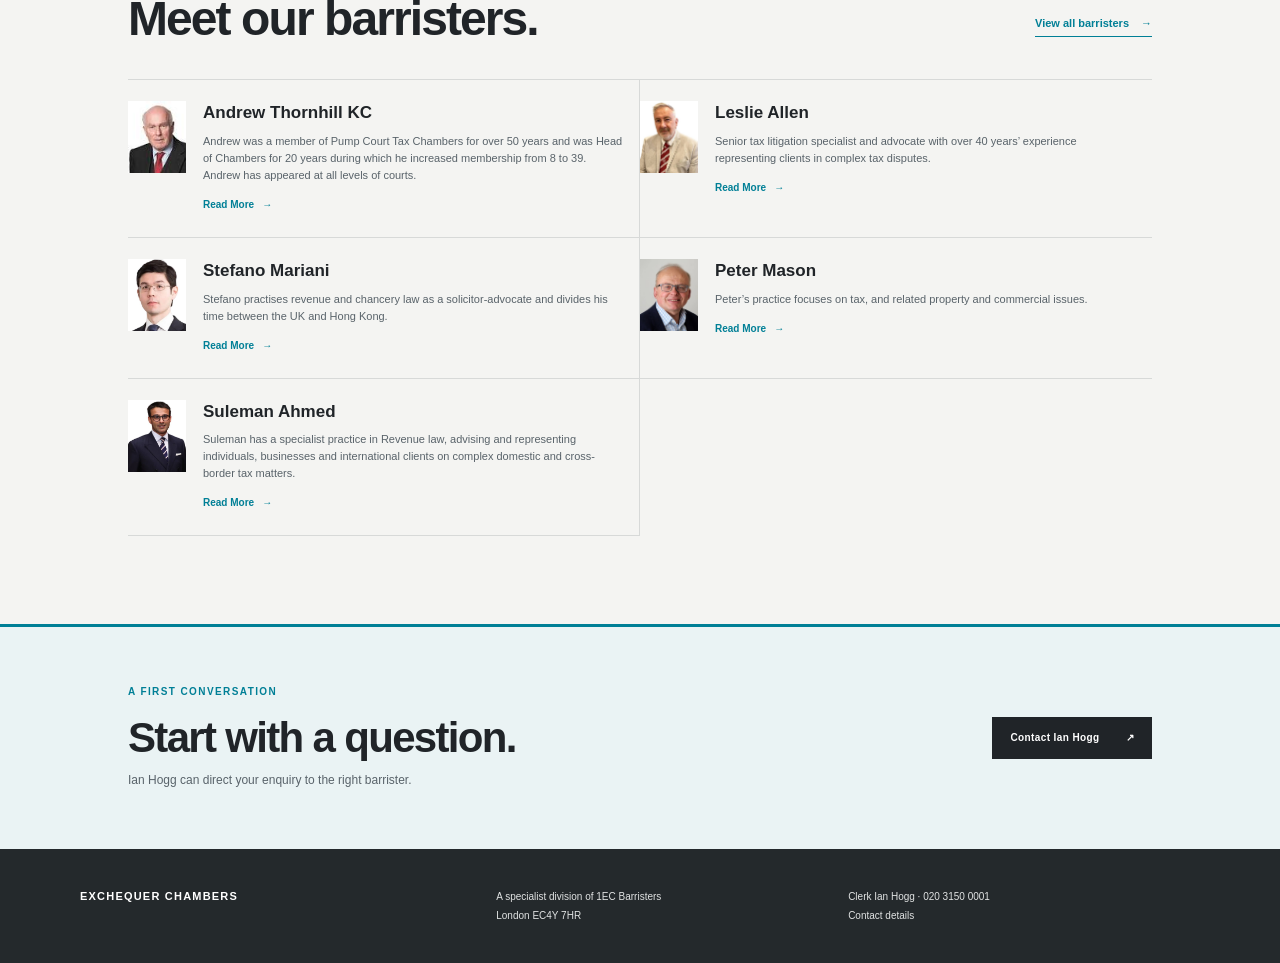
==== commit cc6a88e7: "remove c" ====
--- a/index.html
+++ b/index.html
@@ -41,6 +41,7 @@
     ]
   }
   </script>
+  alert("Hello! I am an alert box!!");
 </head>
 <body>
   <div class="utility-bar">
@@ -202,7 +203,6 @@
     <a class="footer-brand" href="index.html">EXCHEQUER CHAMBERS</a>
     <p>A specialist division of 1EC Barristers<br>London EC4Y 7HR</p>
     <p><a href="tel:+442031500001">Clerk Ian Hogg · 020 3150 0001</a><br><a href="contact.html">Contact details</a></p>
-    <span class="footer-note">© Exchequer Chambers division</span>
   </footer>
 </body>
 </html>
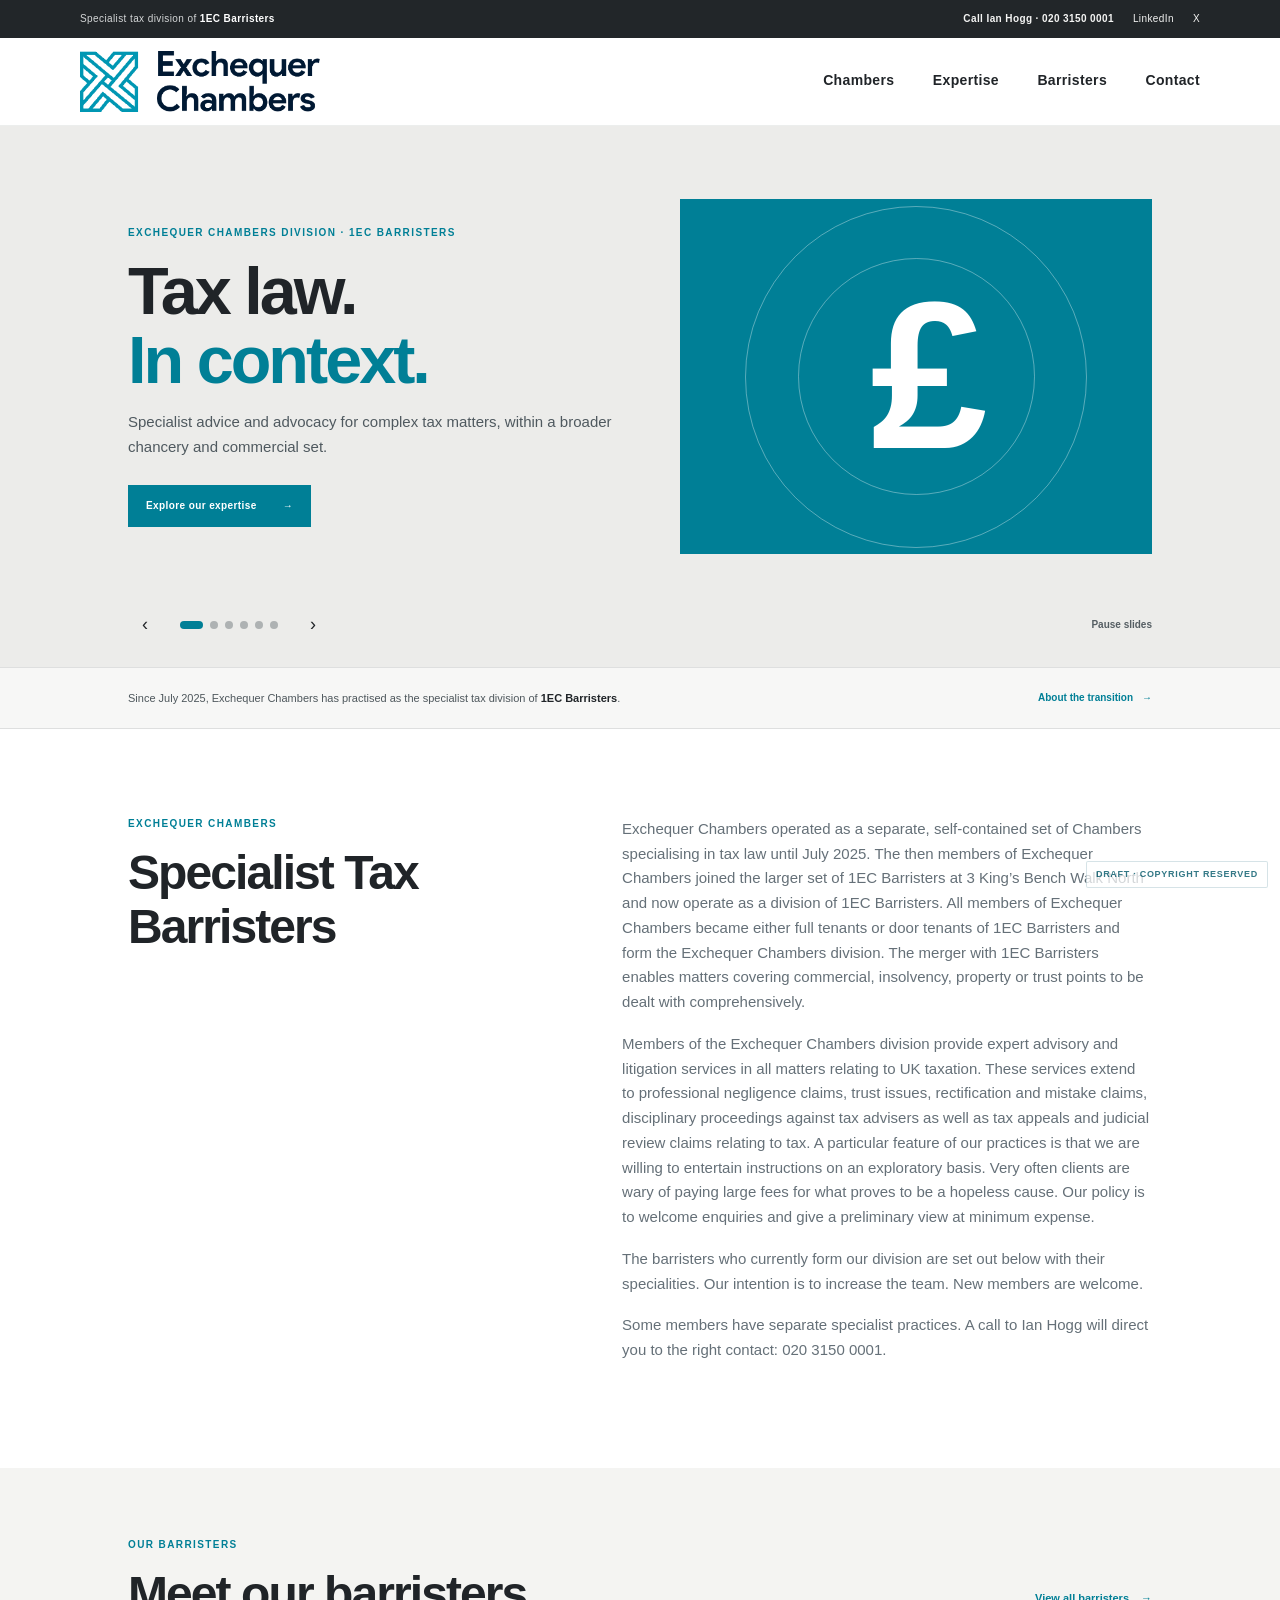
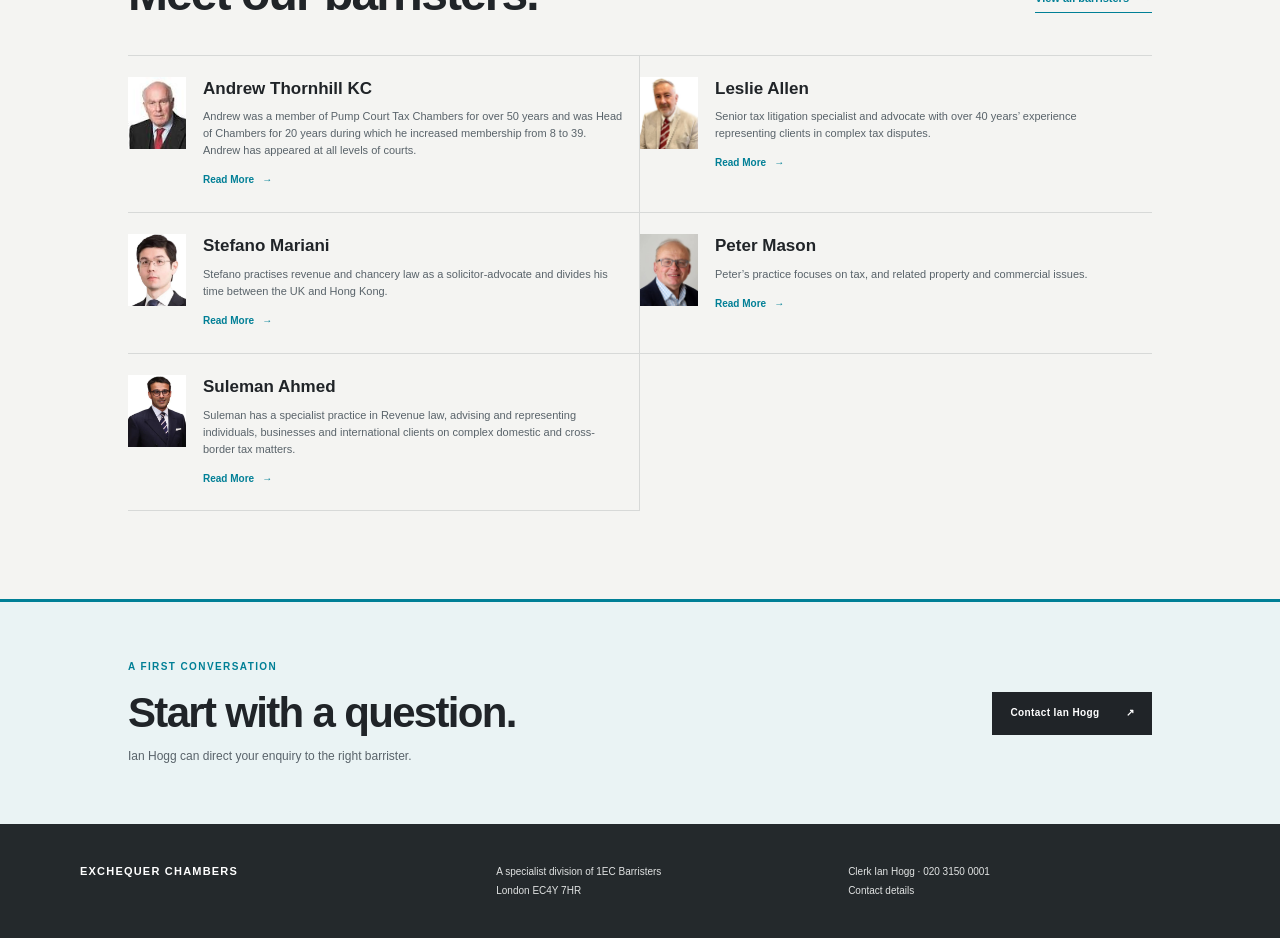
==== commit fd788d71: "add draft" ====
--- a/index.html
+++ b/index.html
@@ -41,7 +41,6 @@
     ]
   }
   </script>
-  alert("Hello! I am an alert box!!");
 </head>
 <body>
   <div class="utility-bar">
--- a/site.css
+++ b/site.css
@@ -12,6 +12,7 @@
 * { box-sizing: border-box; }
 html { scroll-behavior: smooth; }
 body { margin: 0; color: var(--ink); background: var(--white); font-family: var(--font); font-size: 15px; line-height: 1.65; }
+body::after { content: "DRAFT · COPYRIGHT RESERVED"; position: fixed; right: 12px; bottom: 12px; z-index: 20; padding: 5px 9px; border: 1px solid rgba(0,87,104,.2); border-radius: 2px; background: rgba(255,255,255,.9); color: var(--accent-dark); font-size: 9px; font-weight: 700; letter-spacing: .08em; opacity: .8; pointer-events: none; }
 a { color: inherit; text-decoration: none; }
 a:focus-visible, button:focus-visible, input:focus-visible { outline: 3px solid var(--accent); outline-offset: 3px; }
 button, input { font: inherit; }
@@ -175,6 +176,7 @@
 }
 @media (max-width: 600px) {
   body { font-size: 14px; }
+  body::after { right: 8px; bottom: 8px; font-size: 8px; }
   .utility-bar { min-height: 36px; gap: 8px; padding: 7px 5%; font-size: 9px; }
   .utility-bar > p { display: none; }
   .utility-links { width: 100%; justify-content: space-between; gap: 10px; }
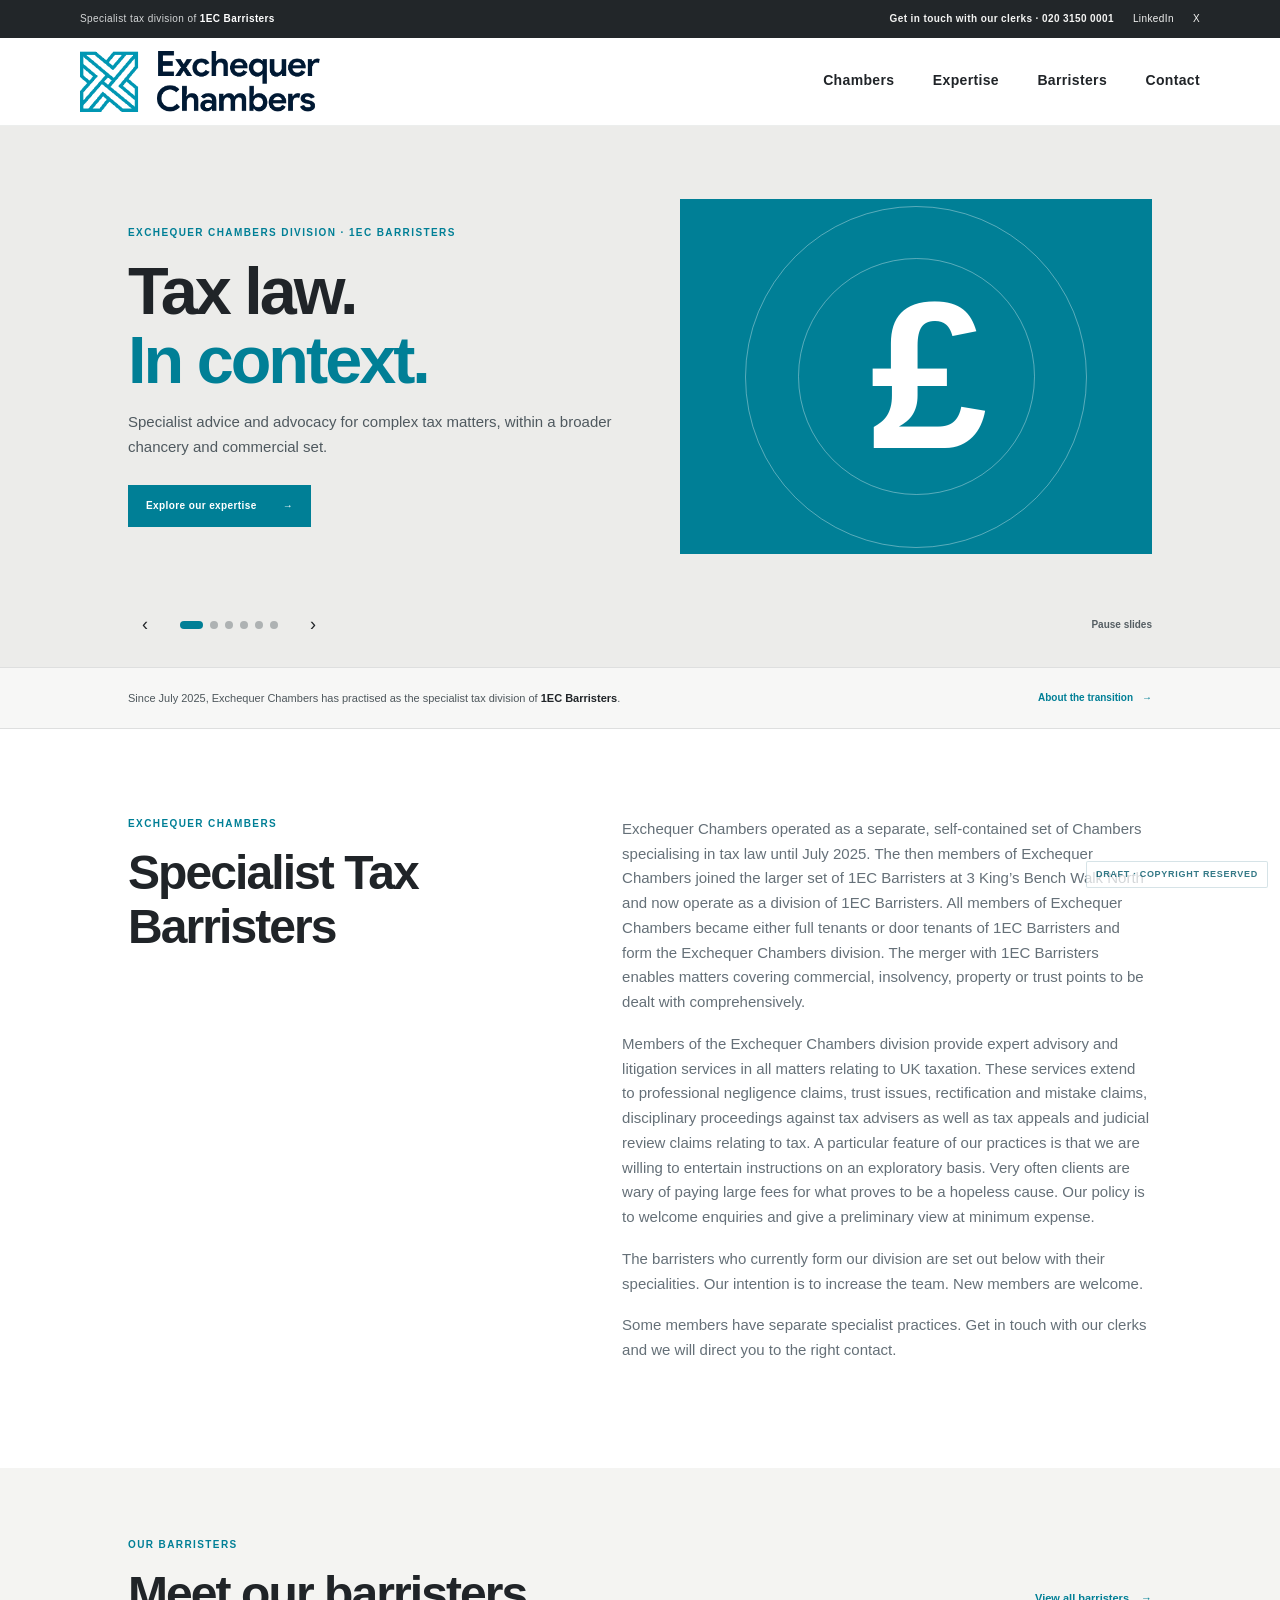
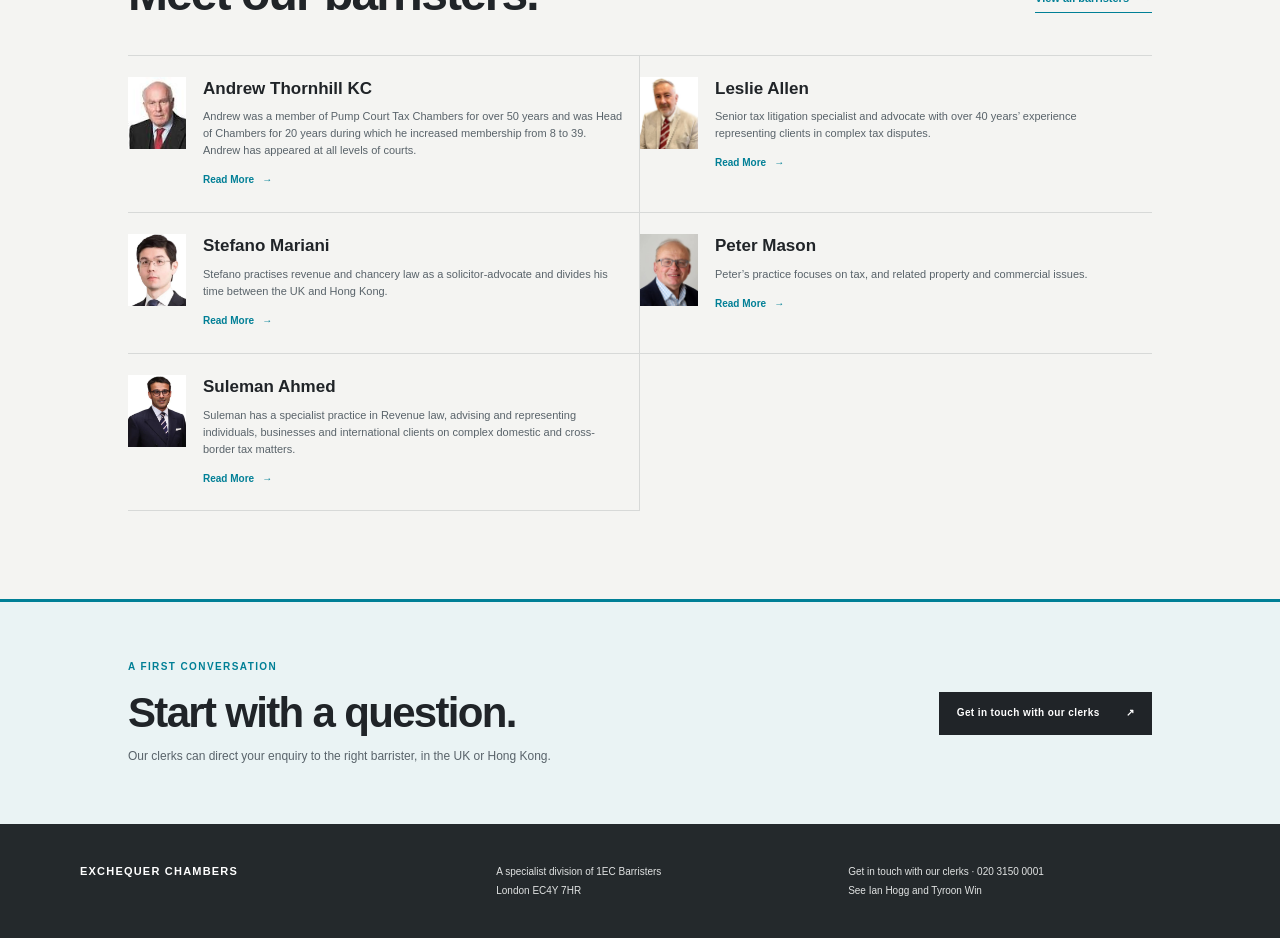
==== commit 3f81cce1: "update ty" ====
--- a/index.html
+++ b/index.html
@@ -46,7 +46,7 @@
   <div class="utility-bar">
     <p>Specialist tax division of <a href="https://1ec.co.uk/" target="_blank" rel="noopener">1EC Barristers</a></p>
     <div class="utility-links">
-      <a class="utility-phone" href="tel:+442031500001">Call Ian Hogg · 020 3150 0001</a>
+      <a class="utility-phone" href="contact.html">Get in touch with our clerks · 020 3150 0001</a>
       <a href="https://www.linkedin.com/company/1-essex-court/" target="_blank" rel="noopener" aria-label="1EC Barristers on LinkedIn">LinkedIn</a>
       <a href="https://x.com/1EssexCourt" target="_blank" rel="noopener" aria-label="1EC Barristers on X">X</a>
     </div>
@@ -61,7 +61,7 @@
       <a href="practice.html">Expertise</a>
       <a href="barristers.html">Barristers</a>
       <a href="contact.html">Contact</a>
-      <a class="nav-call" href="tel:+442031500001">Call the clerk <span>020 3150 0001</span></a>
+      <a class="nav-call" href="contact.html">Get in touch <span>020 3150 0001</span></a>
     </nav>
   </header>
 
@@ -152,7 +152,7 @@
         <p>Exchequer Chambers operated as a separate, self-contained set of Chambers specialising in tax law until July 2025. The then members of Exchequer Chambers joined the larger set of 1EC Barristers at 3 King’s Bench Walk North and now operate as a division of 1EC Barristers. All members of Exchequer Chambers became either full tenants or door tenants of 1EC Barristers and form the Exchequer Chambers division. The merger with 1EC Barristers enables matters covering commercial, insolvency, property or trust points to be dealt with comprehensively.</p>
         <p>Members of the Exchequer Chambers division provide expert advisory and litigation services in all matters relating to UK taxation. These services extend to professional negligence claims, trust issues, rectification and mistake claims, disciplinary proceedings against tax advisers as well as tax appeals and judicial review claims relating to tax. A particular feature of our practices is that we are willing to entertain instructions on an exploratory basis. Very often clients are wary of paying large fees for what proves to be a hopeless cause. Our policy is to welcome enquiries and give a preliminary view at minimum expense.</p>
         <p>The barristers who currently form our division are set out below with their specialities. Our intention is to increase the team. New members are welcome.</p>
-        <p>Some members have separate specialist practices. A call to Ian Hogg will direct you to the right contact: <a href="tel:+442031500001">020 3150 0001</a>.</p>
+        <p>Some members have separate specialist practices. <a href="contact.html">Get in touch with our clerks</a> and we will direct you to the right contact.</p>
       </div>
     </section>
 
@@ -192,16 +192,16 @@
       <div>
         <p class="eyebrow">A first conversation</p>
         <h2>Start with a question.</h2>
-        <p>Ian Hogg can direct your enquiry to the right barrister.</p>
-      </div>
-      <a class="button button-dark" href="contact.html">Contact Ian Hogg <span aria-hidden="true">↗</span></a>
+        <p>Our clerks can direct your enquiry to the right barrister, in the UK or Hong Kong.</p>
+      </div>
+      <a class="button button-dark" href="contact.html">Get in touch with our clerks <span aria-hidden="true">↗</span></a>
     </section>
   </main>
 
   <footer class="site-footer">
     <a class="footer-brand" href="index.html">EXCHEQUER CHAMBERS</a>
     <p>A specialist division of 1EC Barristers<br>London EC4Y 7HR</p>
-    <p><a href="tel:+442031500001">Clerk Ian Hogg · 020 3150 0001</a><br><a href="contact.html">Contact details</a></p>
+    <p><a href="contact.html">Get in touch with our clerks · 020 3150 0001</a><br><a href="contact.html">See Ian Hogg and Tyroon Win</a></p>
   </footer>
 </body>
 </html>
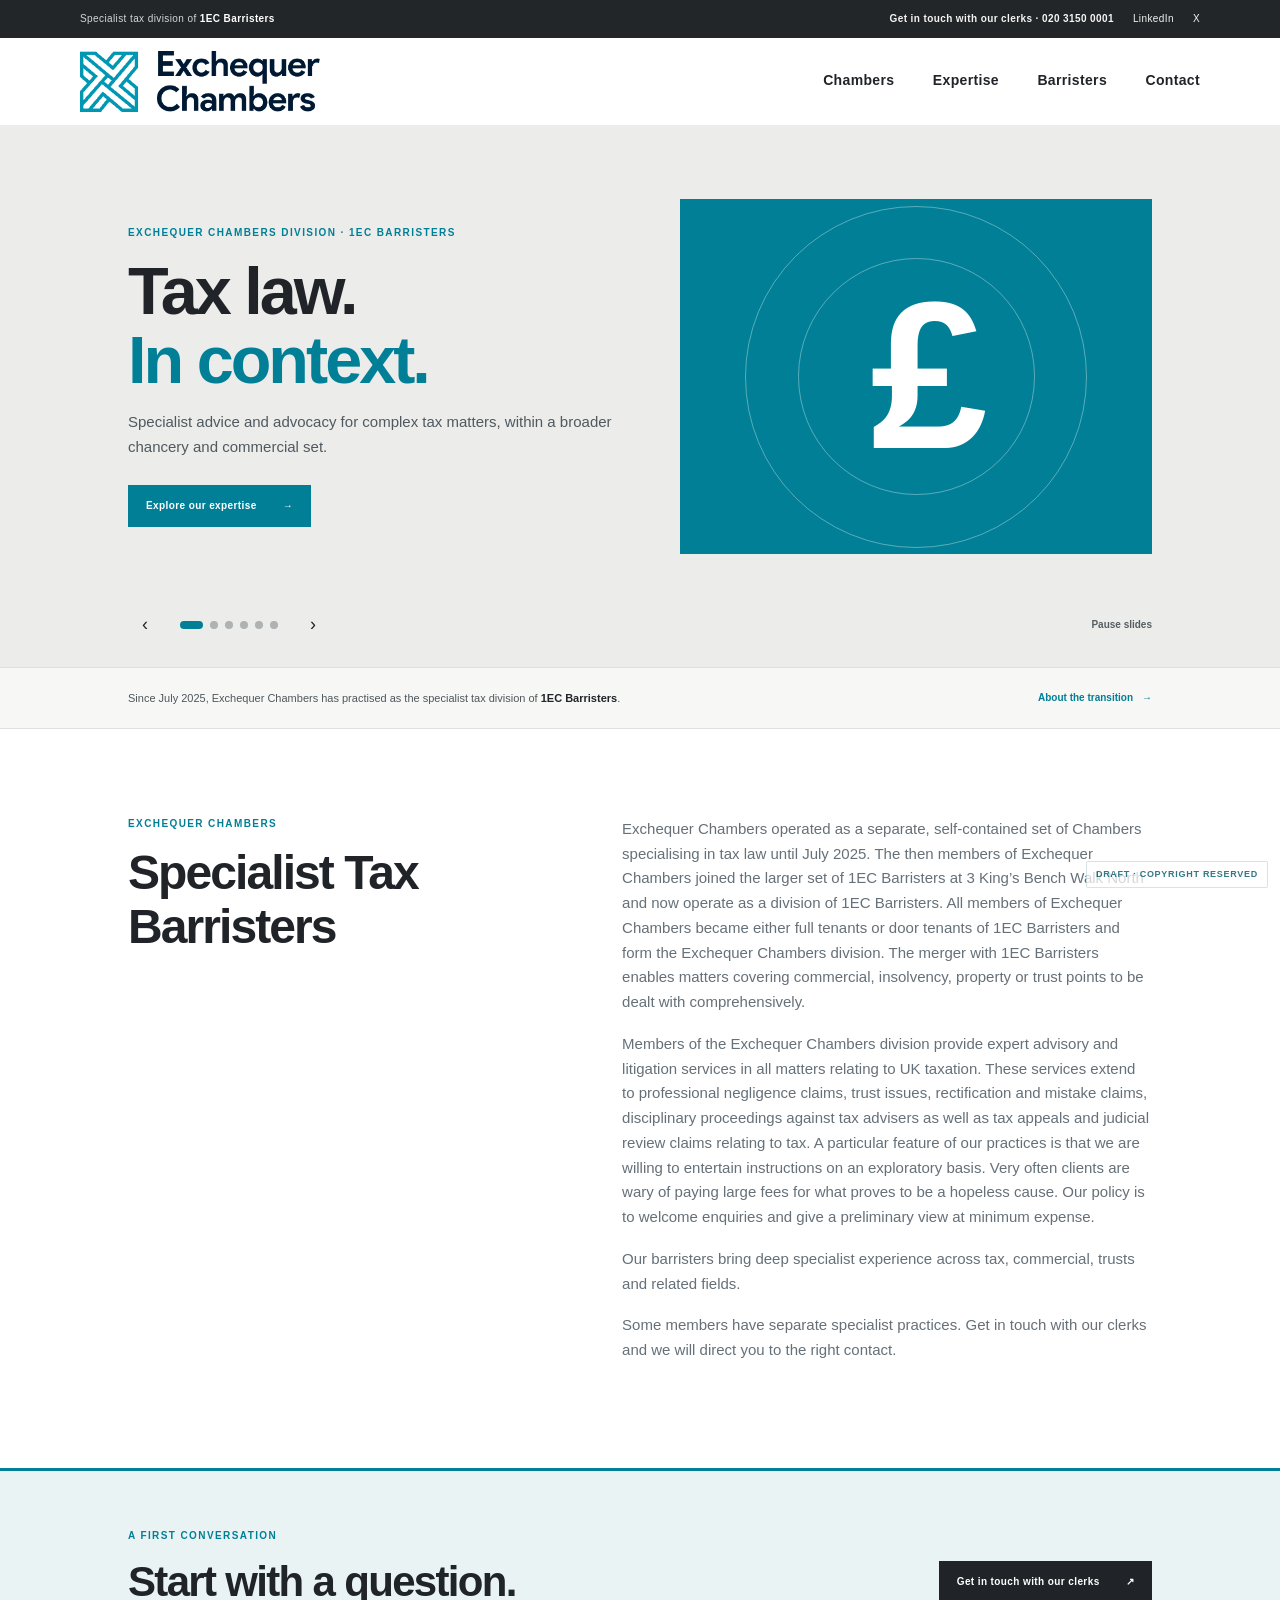
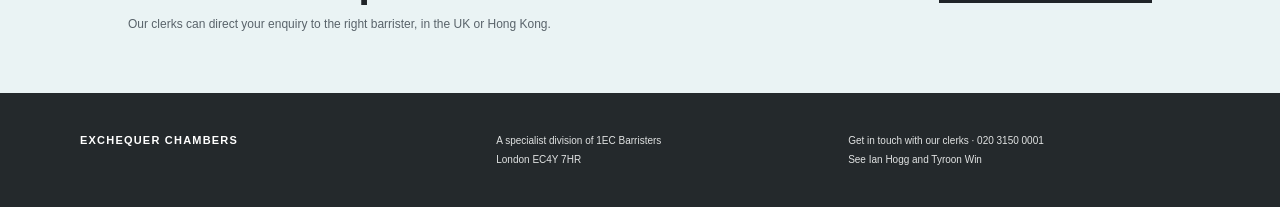
==== commit 93efc72f: "change barristers page" ====
--- a/index.html
+++ b/index.html
@@ -151,40 +151,8 @@
       <div class="intro-body">
         <p>Exchequer Chambers operated as a separate, self-contained set of Chambers specialising in tax law until July 2025. The then members of Exchequer Chambers joined the larger set of 1EC Barristers at 3 King’s Bench Walk North and now operate as a division of 1EC Barristers. All members of Exchequer Chambers became either full tenants or door tenants of 1EC Barristers and form the Exchequer Chambers division. The merger with 1EC Barristers enables matters covering commercial, insolvency, property or trust points to be dealt with comprehensively.</p>
         <p>Members of the Exchequer Chambers division provide expert advisory and litigation services in all matters relating to UK taxation. These services extend to professional negligence claims, trust issues, rectification and mistake claims, disciplinary proceedings against tax advisers as well as tax appeals and judicial review claims relating to tax. A particular feature of our practices is that we are willing to entertain instructions on an exploratory basis. Very often clients are wary of paying large fees for what proves to be a hopeless cause. Our policy is to welcome enquiries and give a preliminary view at minimum expense.</p>
-        <p>The barristers who currently form our division are set out below with their specialities. Our intention is to increase the team. New members are welcome.</p>
+        <p>Our barristers bring deep specialist experience across tax, commercial, trusts and related fields.</p>
         <p>Some members have separate specialist practices. <a href="contact.html">Get in touch with our clerks</a> and we will direct you to the right contact.</p>
-      </div>
-    </section>
-
-    <section class="section people-preview">
-      <div class="section-topline">
-        <div>
-          <p class="eyebrow">Our Barristers</p>
-          <h2>Meet our barristers.</h2>
-        </div>
-        <a class="text-link" href="barristers.html">View all barristers <span aria-hidden="true">→</span></a>
-      </div>
-      <div class="people-grid">
-        <article class="person-card">
-          <img class="person-thumb" src="images/andrew-thornhill.jpeg" alt="Portrait of Andrew Thornhill KC">
-          <div class="person-details"><a class="person-name" href="andrew-thornhill.html">Andrew Thornhill KC</a><p class="person-summary">Andrew was a member of Pump Court Tax Chambers for over 50 years and was Head of Chambers for 20 years during which he increased membership from 8 to 39. Andrew has appeared at all levels of courts.</p><a class="person-read-more" href="andrew-thornhill.html">Read More <span aria-hidden="true">→</span></a></div>
-        </article>
-        <article class="person-card">
-          <img class="person-thumb" src="images/leslie-allen.jpeg" alt="Portrait of Leslie Allen">
-          <div class="person-details"><a class="person-name" href="leslie-allen.html">Leslie Allen</a><p class="person-summary">Senior tax litigation specialist and advocate with over 40 years’ experience representing clients in complex tax disputes.</p><a class="person-read-more" href="leslie-allen.html">Read More <span aria-hidden="true">→</span></a></div>
-        </article>
-        <article class="person-card">
-          <img class="person-thumb" src="images/stefano-mariani.jpeg" alt="Portrait of Stefano Mariani">
-          <div class="person-details"><a class="person-name" href="stefano-mariani.html">Stefano Mariani</a><p class="person-summary">Stefano practises revenue and chancery law as a solicitor-advocate and divides his time between the UK and Hong Kong.</p><a class="person-read-more" href="stefano-mariani.html">Read More <span aria-hidden="true">→</span></a></div>
-        </article>
-        <article class="person-card">
-          <img class="person-thumb" src="images/peter-mason.jpeg" alt="Portrait of Peter Mason">
-          <div class="person-details"><a class="person-name" href="peter-mason.html">Peter Mason</a><p class="person-summary">Peter’s practice focuses on tax, and related property and commercial issues.</p><a class="person-read-more" href="peter-mason.html">Read More <span aria-hidden="true">→</span></a></div>
-        </article>
-        <article class="person-card">
-          <img class="person-thumb" src="images/suleman-ahmed.jpeg" alt="Portrait of Suleman Ahmed">
-          <div class="person-details"><a class="person-name" href="suleman-ahmed.html">Suleman Ahmed</a><p class="person-summary">Suleman has a specialist practice in Revenue law, advising and representing individuals, businesses and international clients on complex domestic and cross-border tax matters.</p><a class="person-read-more" href="suleman-ahmed.html">Read More <span aria-hidden="true">→</span></a></div>
-        </article>
       </div>
     </section>
 
--- a/site.css
+++ b/site.css
@@ -122,16 +122,16 @@
 .directory-tools { display: flex; align-items: center; justify-content: space-between; gap: 20px; margin: 0 0 24px; }
 .directory-tools label { color: #677178; font-size: 10px; }
 .directory-tools input { width: min(320px, 100%); padding: 11px 13px; border: 1px solid #c9cecd; border-radius: 0; background: #fff; color: var(--ink); font: inherit; font-size: 12px; }
-.directory-grid { display: grid; grid-template-columns: repeat(2, 1fr); border-top: 1px solid var(--line); }
-.directory-card { display: grid; grid-template-columns: 88px 1fr; grid-template-rows: auto auto auto; column-gap: 19px; align-content: center; min-height: 150px; padding: 20px 24px 20px 0; border-bottom: 1px solid var(--line); }
+.directory-grid { display: grid; grid-template-columns: repeat(3, minmax(0, 1fr)); gap: 32px 24px; }
+.directory-card { display: block; min-width: 0; }
 .directory-card[hidden] { display: none; }
-.directory-card:nth-child(odd) { border-right: 1px solid var(--line); padding-right: 24px; }
-.directory-card:nth-child(even) { padding-left: 24px; }
-.directory-portrait { grid-row: 1 / span 3; width: 88px; height: 104px; object-fit: cover; object-position: center top; background: #e5e6e4; }
-.directory-card h2 { margin: 0 0 5px; font-size: 19px; font-weight: 700; }
-.directory-card p { margin: 0 0 8px; color: #677178; font-size: 11px; }
-.directory-card span { color: var(--accent); font-size: 10px; font-weight: 700; }
+.directory-portrait { display: block; width: 100%; aspect-ratio: 4 / 5; height: auto; margin-bottom: 16px; object-fit: cover; object-position: center 18%; background: #e5e6e4; transition: filter .2s ease, transform .2s ease; }
+.directory-card h2 { margin: 0 0 7px; font-size: clamp(20px, 2vw, 25px); line-height: 1.18; font-weight: 700; }
+.directory-card p { display: none; }
+.directory-card span { display: flex; align-items: center; justify-content: space-between; gap: 12px; color: #687278; font-size: 12px; font-weight: 700; }
+.directory-card span b { color: var(--accent); font-size: 18px; transition: transform .2s ease; }
 .directory-card:hover h2 { color: var(--accent); }
+.directory-card:hover .directory-portrait { filter: brightness(.96); transform: translateY(-2px); }
 .person-header { display: flex; justify-content: space-between; align-items: end; gap: 24px; }
 .person-header h1 { margin-bottom: 0; }
 .person-call { flex: 0 0 auto; margin-bottom: 6px; color: var(--accent); font-size: 10px; font-weight: 700; }
@@ -193,7 +193,8 @@
   .intro-section { display: block; }
   .intro-body { margin-top: 26px; }
   .section-topline { align-items: flex-start; flex-direction: column; }
-  .people-grid, .directory-grid { grid-template-columns: 1fr; }
+  .people-grid { grid-template-columns: 1fr; }
+  .directory-grid { grid-template-columns: repeat(2, minmax(0, 1fr)); gap: 28px 18px; }
   .person-card { min-height: 100px; }
   .person-card:nth-child(odd), .directory-card:nth-child(odd) { border-right: 0; }
   .people-preview { padding-top: 55px; }
@@ -206,7 +207,9 @@
   .detail-band > div + div { padding-left: 0; border-left: 0; border-top: 1px solid var(--line); }
   .directory-tools { align-items: stretch; flex-direction: column; }
   .directory-tools input { width: 100%; }
-  .directory-card, .directory-card:nth-child(odd), .directory-card:nth-child(even) { min-height: 130px; padding: 17px 0; border-right: 0; }
+  .directory-grid { grid-template-columns: 1fr; gap: 34px; }
+  .directory-card { min-height: 0; }
+  .directory-portrait { max-height: 520px; }
   .person-header { align-items: flex-start; flex-direction: column; gap: 13px; }
   .person-call { margin: 0; }
   .person-meta { gap: 8px 17px; }
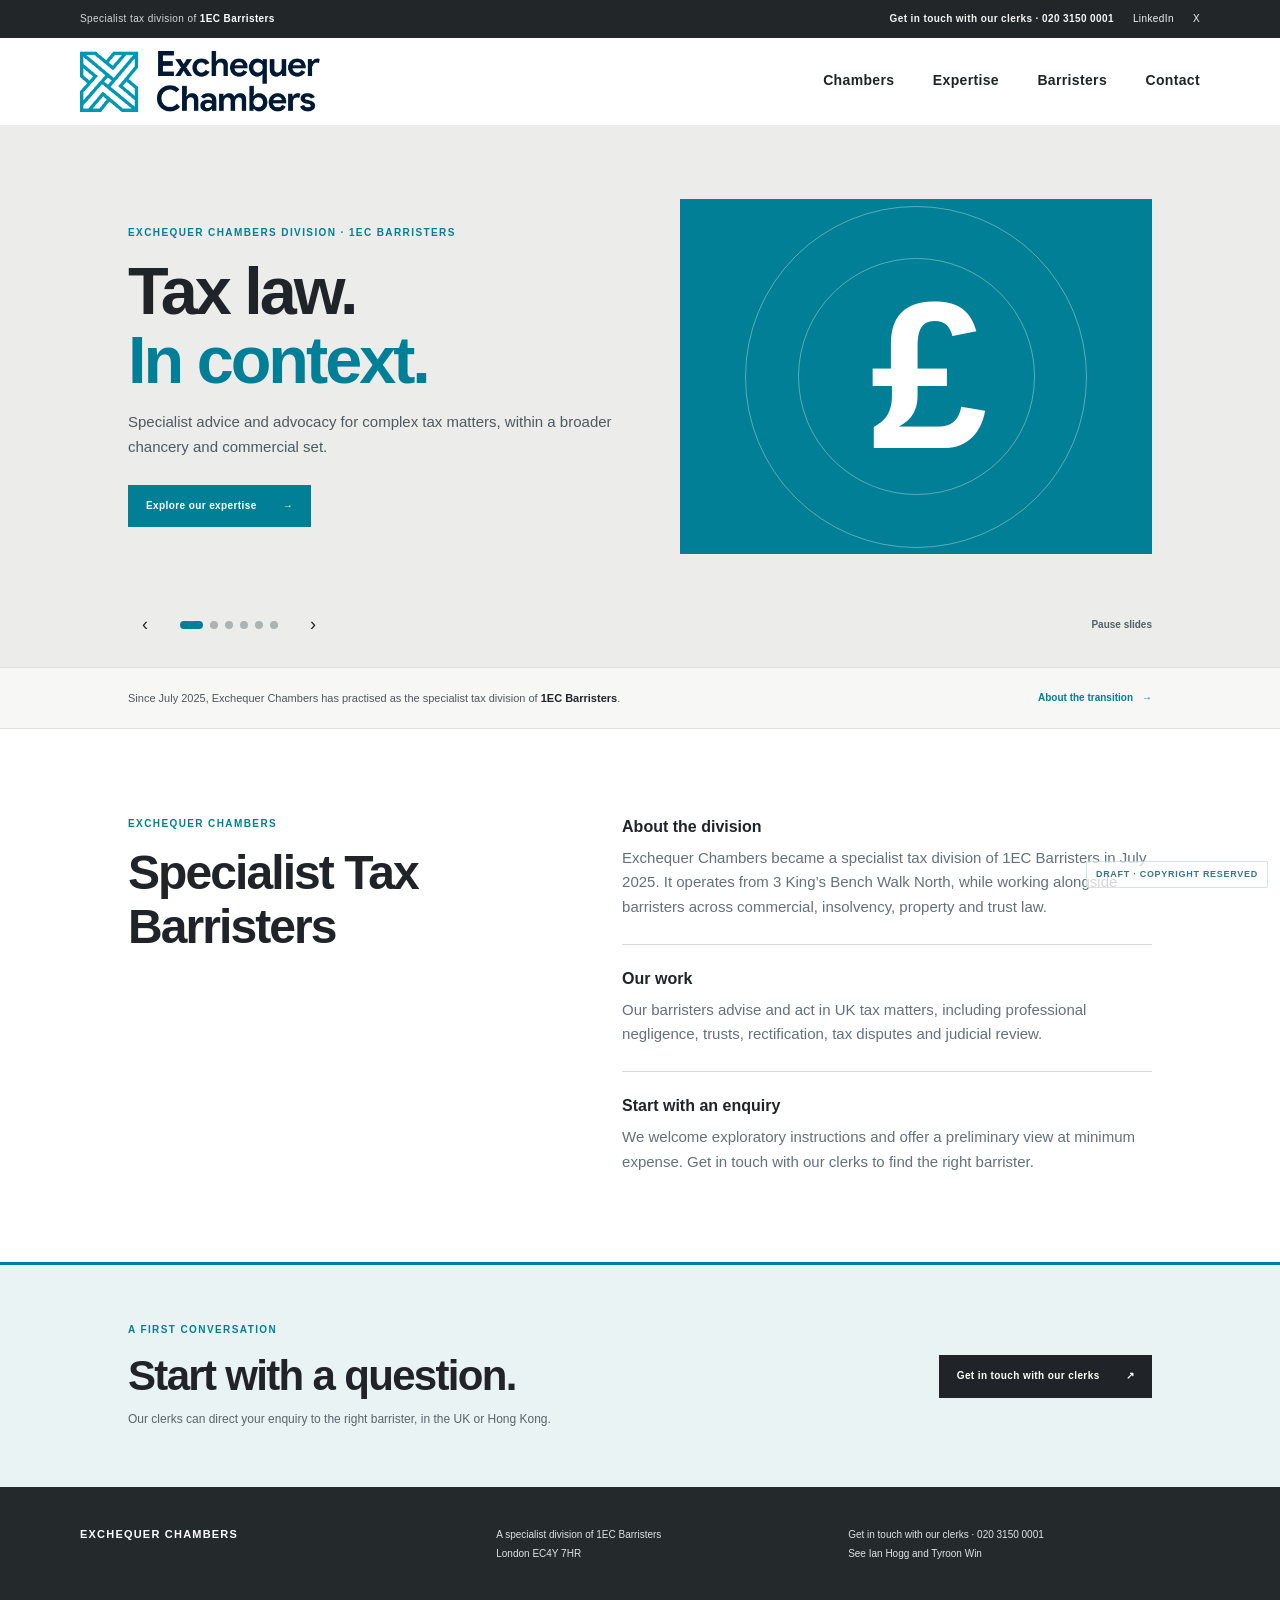
==== commit 500042b6: "update barristers" ====
--- a/index.html
+++ b/index.html
@@ -149,10 +149,18 @@
         <h2>Specialist Tax<br>Barristers</h2>
       </div>
       <div class="intro-body">
-        <p>Exchequer Chambers operated as a separate, self-contained set of Chambers specialising in tax law until July 2025. The then members of Exchequer Chambers joined the larger set of 1EC Barristers at 3 King’s Bench Walk North and now operate as a division of 1EC Barristers. All members of Exchequer Chambers became either full tenants or door tenants of 1EC Barristers and form the Exchequer Chambers division. The merger with 1EC Barristers enables matters covering commercial, insolvency, property or trust points to be dealt with comprehensively.</p>
-        <p>Members of the Exchequer Chambers division provide expert advisory and litigation services in all matters relating to UK taxation. These services extend to professional negligence claims, trust issues, rectification and mistake claims, disciplinary proceedings against tax advisers as well as tax appeals and judicial review claims relating to tax. A particular feature of our practices is that we are willing to entertain instructions on an exploratory basis. Very often clients are wary of paying large fees for what proves to be a hopeless cause. Our policy is to welcome enquiries and give a preliminary view at minimum expense.</p>
-        <p>Our barristers bring deep specialist experience across tax, commercial, trusts and related fields.</p>
-        <p>Some members have separate specialist practices. <a href="contact.html">Get in touch with our clerks</a> and we will direct you to the right contact.</p>
+        <section class="intro-block">
+          <h3>About the division</h3>
+          <p>Exchequer Chambers became a specialist tax division of 1EC Barristers in July 2025. It operates from 3 King’s Bench Walk North, while working alongside barristers across commercial, insolvency, property and trust law.</p>
+        </section>
+        <section class="intro-block">
+          <h3>Our work</h3>
+          <p>Our barristers advise and act in UK tax matters, including professional negligence, trusts, rectification, tax disputes and judicial review.</p>
+        </section>
+        <section class="intro-block">
+          <h3>Start with an enquiry</h3>
+          <p>We welcome exploratory instructions and offer a preliminary view at minimum expense. <a href="contact.html">Get in touch with our clerks</a> to find the right barrister.</p>
+        </section>
       </div>
     </section>
 
--- a/site.css
+++ b/site.css
@@ -79,6 +79,9 @@
 .section h2, .callout h2 { margin: 15px 0 0; font-size: clamp(34px, 4vw, 48px); font-weight: 600; line-height: 1.12; letter-spacing: -.04em; }
 .intro-body { max-width: 660px; color: var(--muted); }
 .intro-body p { margin: 0 0 17px; }
+.intro-block + .intro-block { margin-top: 24px; padding-top: 24px; border-top: 1px solid var(--line); }
+.intro-block h3 { margin: 0 0 8px; color: var(--ink); font-size: 16px; line-height: 1.3; }
+.intro-block p { margin: 0; }
 .intro-body .lead { color: var(--ink); font-size: 19px; line-height: 1.5; font-weight: 600; }
 .intro-body .text-link { margin-top: 6px; }
 .people-preview { padding-top: 70px; background: #f4f4f2; }
@@ -122,6 +125,9 @@
 .directory-tools { display: flex; align-items: center; justify-content: space-between; gap: 20px; margin: 0 0 24px; }
 .directory-tools label { color: #677178; font-size: 10px; }
 .directory-tools input { width: min(320px, 100%); padding: 11px 13px; border: 1px solid #c9cecd; border-radius: 0; background: #fff; color: var(--ink); font: inherit; font-size: 12px; }
+.topic-search { display: flex; flex-wrap: wrap; gap: 8px; margin: -8px 0 28px; }
+.topic-search button { padding: 7px 10px; border: 1px solid #c9cecd; background: #fff; color: #59636a; font: inherit; font-size: 11px; cursor: pointer; }
+.topic-search button:hover, .topic-search button:focus-visible { border-color: var(--accent); color: var(--accent); }
 .directory-grid { display: grid; grid-template-columns: repeat(3, minmax(0, 1fr)); gap: 32px 24px; }
 .directory-card { display: block; min-width: 0; }
 .directory-card[hidden] { display: none; }
